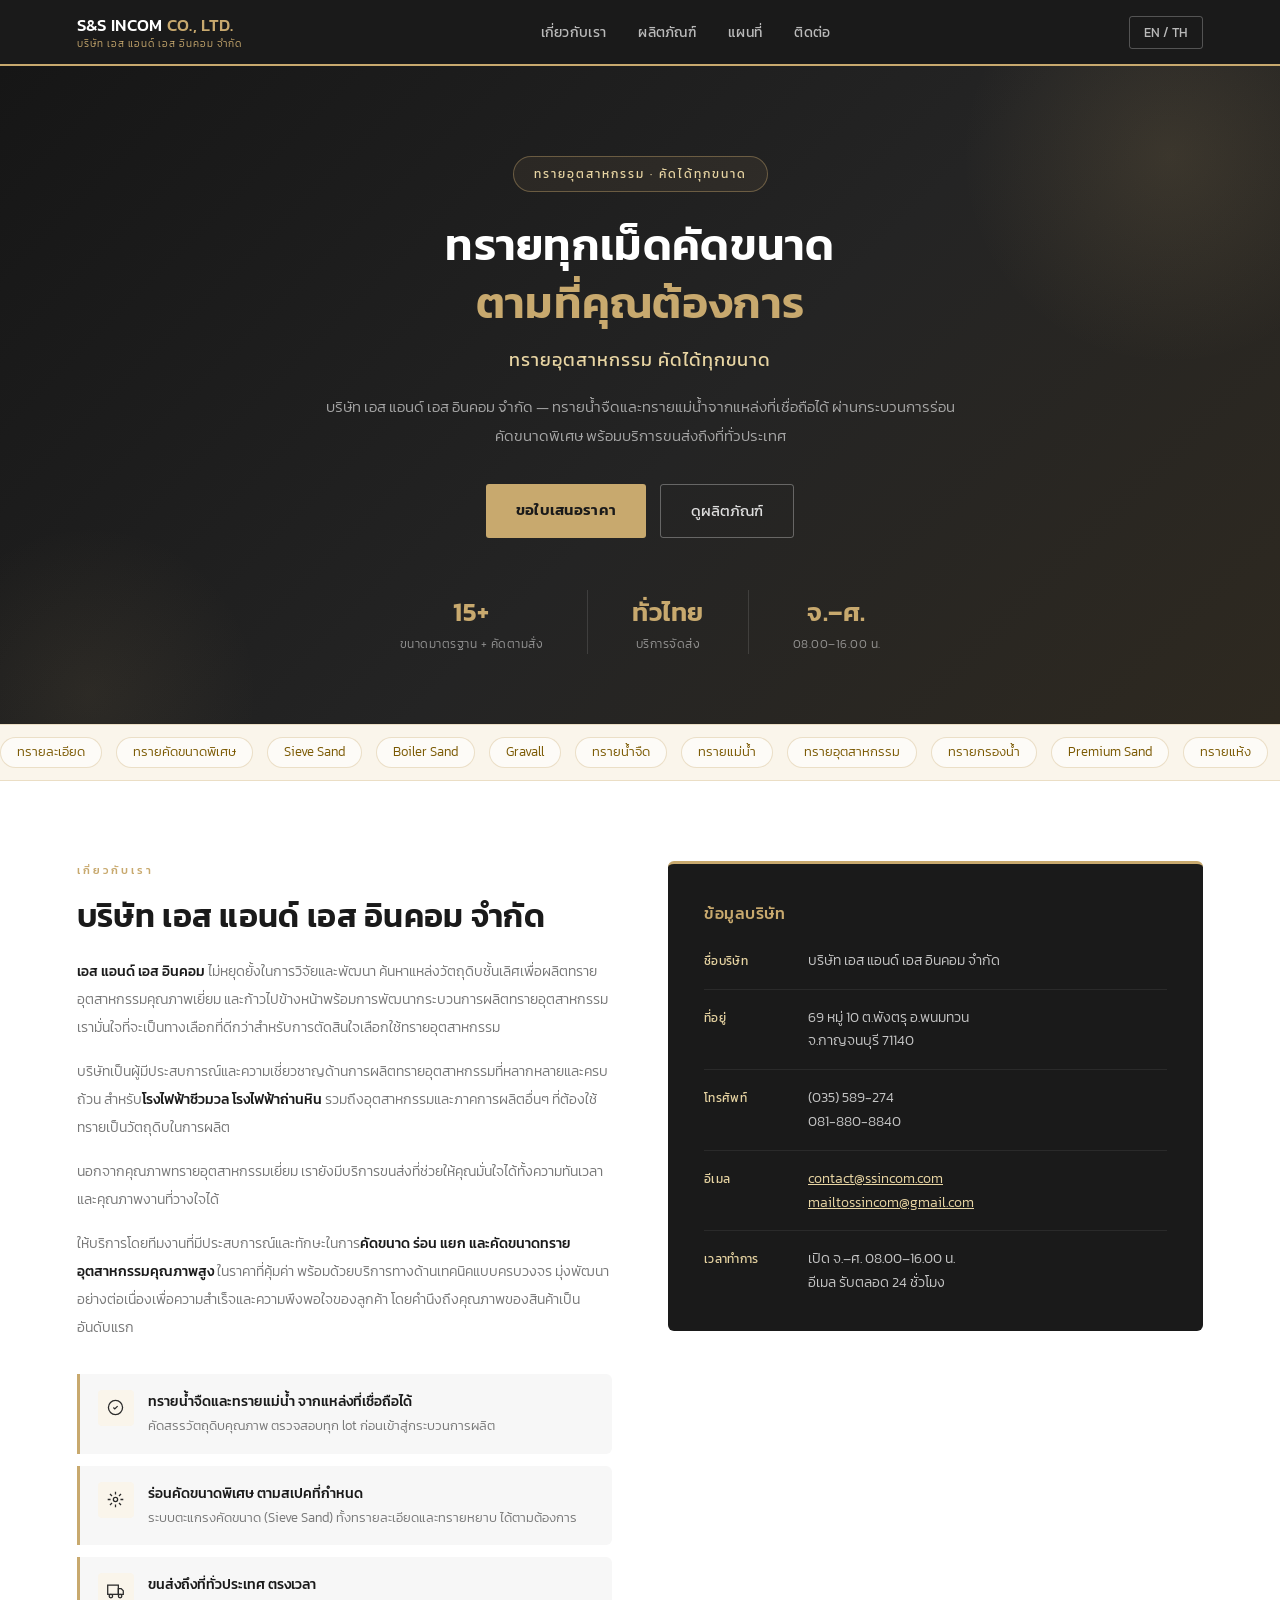
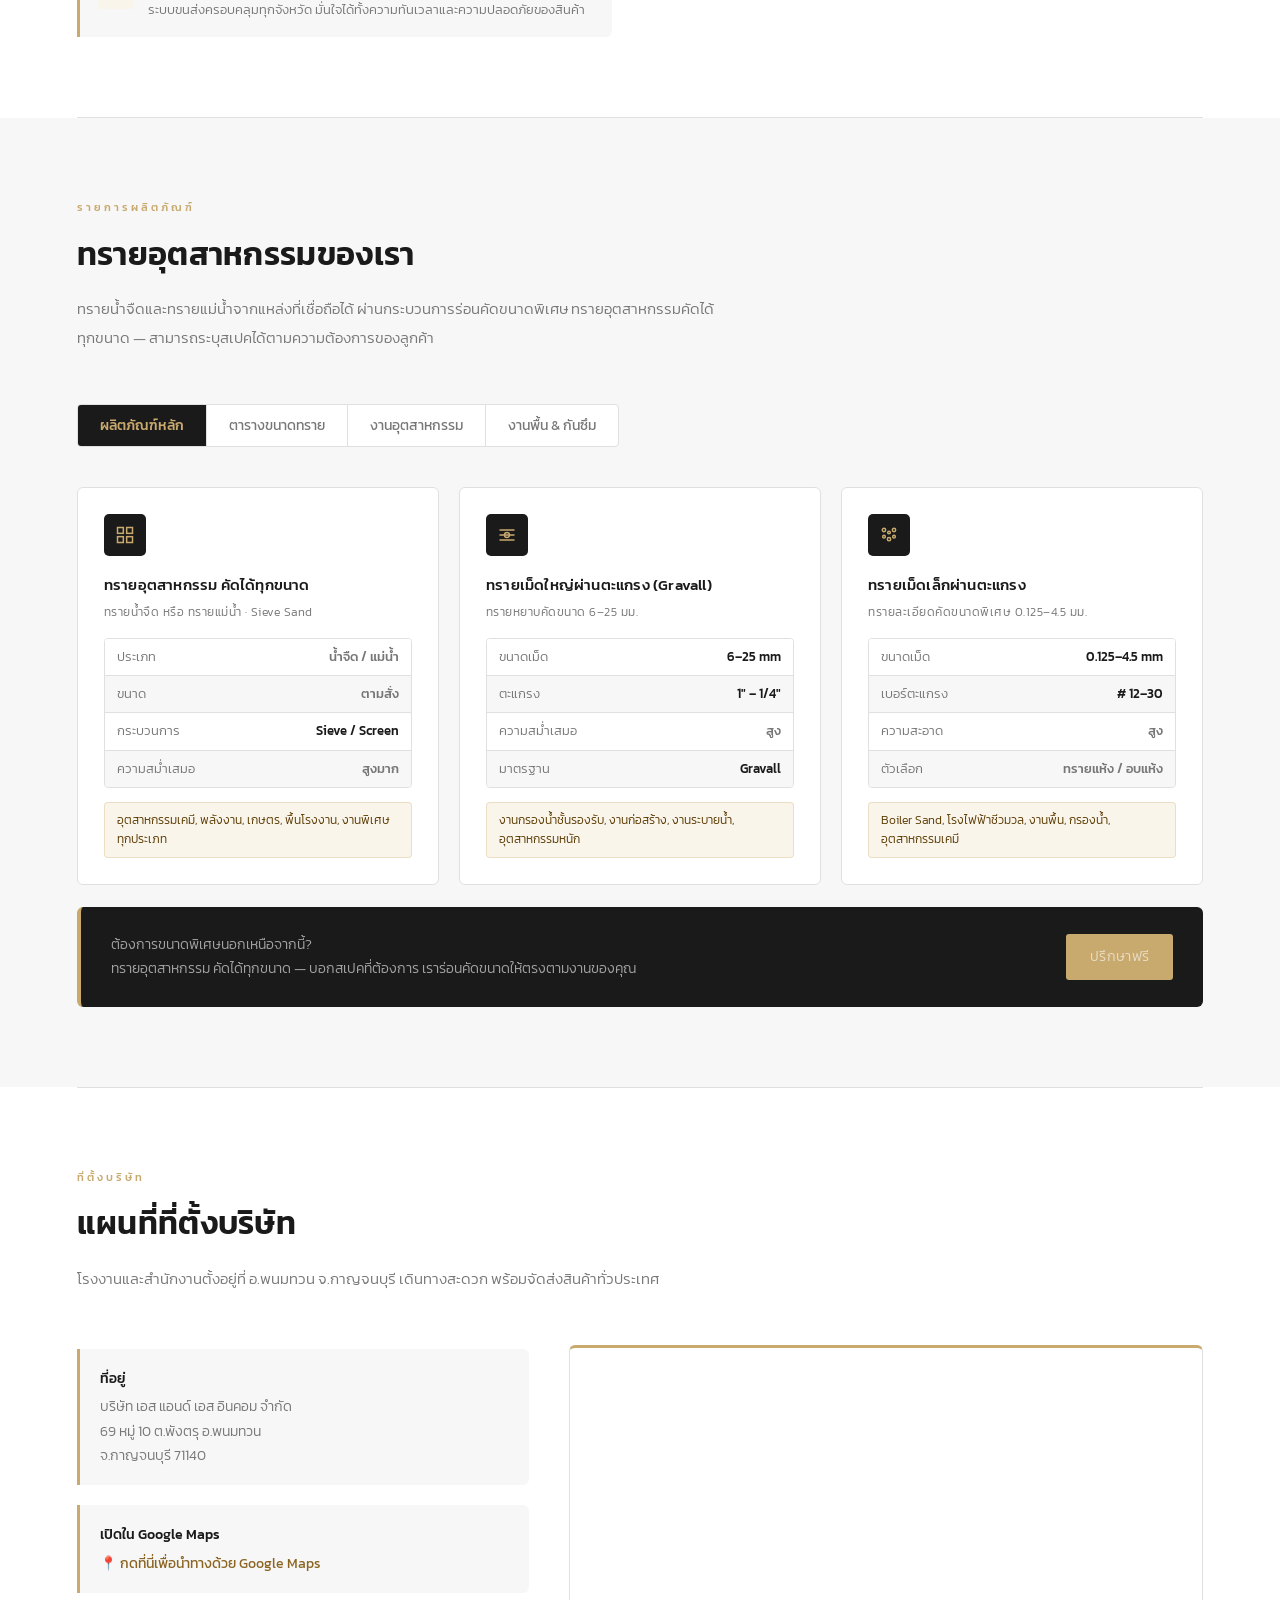
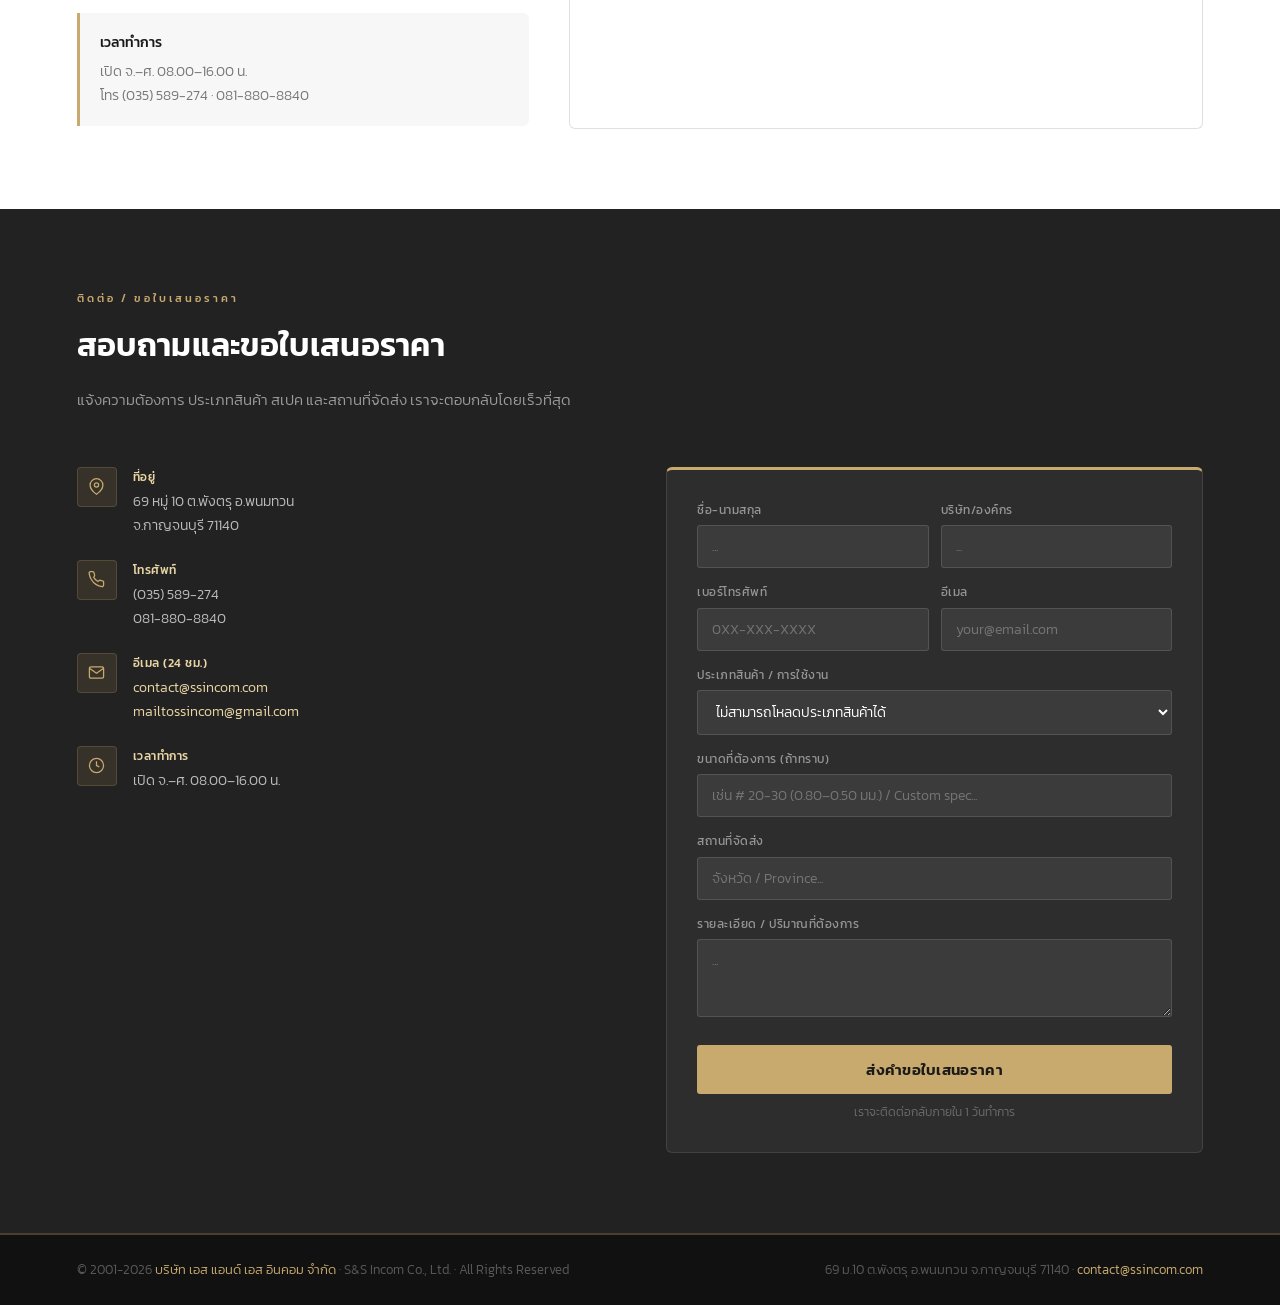
==== frontend/index.html @ 5573969c "reafactor and set smtp v20260613.2" ====
<!DOCTYPE html>
<html lang="th">
<head>
<meta charset="UTF-8">
<meta name="viewport" content="width=device-width, initial-scale=1.0">
<title>S&S Incom Co., Ltd. - ทรายอุตสาหกรรม คัดได้ทุกขนาด</title>
<meta name="description" content="ทรายอุตสาหกรรม ทรายละเอียด ทรายคัดขนาดพิเศษ Sieve Sand Boiler Sand ทรายน้ำจืด ทรายแม่น้ำ ทรายกรองน้ำ Premium Sand S&S Incom">
<meta name="keywords" content="ทรายละเอียด ทรายคัดขนาดพิเศษ ทรายคัดขนาดพิเศษผ่านตะแกรง ทรายน้ำจืด ทรายอุตสาหกรรม Sieve Sand Boiler Sand ทรายกรองน้ำ ทรายแม่น้ำคัดขนาด ทรายแห้ง ทรายอบแห้ง ทรายละเอียดคัดขนาด ทรายหยาบคัดขนาด ทรายคัดขนาดพิเศษสำหรับโรงไฟฟ้า Gravall">
<link rel="preconnect" href="https://fonts.googleapis.com">
<link rel="preconnect" href="https://fonts.gstatic.com" crossorigin>
<link href="https://fonts.googleapis.com/css2?family=Kanit:wght@300;400;500;600&display=swap" rel="stylesheet">
<link rel="stylesheet" href="styles.css">
</head>
<body>

<!-- NAV -->
<nav>
  <div class="nav-logo">
    <div class="nav-logo-text">S&S INCOM <span>CO., LTD.</span>
      <span class="nav-logo-sub"><span class="th-i">บริษัท เอส แอนด์ เอส อินคอม จำกัด</span><span class="en-i">INDUSTRIAL SAND SUPPLIER</span></span>
    </div>
  </div>
  <ul class="nav-links">
    <li><a href="#about"><span class="th-i">เกี่ยวกับเรา</span><span class="en-i">About</span></a></li>
    <li><a href="#products"><span class="th-i">ผลิตภัณฑ์</span><span class="en-i">Products</span></a></li>
    <li><a href="#map"><span class="th-i">แผนที่</span><span class="en-i">Map</span></a></li>
    <li><a href="#contact"><span class="th-i">ติดต่อ</span><span class="en-i">Contact</span></a></li>
  </ul>
  <div class="nav-right">
    <button class="lang-btn" id="lang-toggle" type="button">EN / TH</button>
  </div>
</nav>

<!-- HERO -->
<div class="hero">
  <div class="hero-deco"></div>
  <div class="hero-deco2"></div>
  <div class="hero-badge">
    <span class="th-i">ทรายอุตสาหกรรม · คัดได้ทุกขนาด</span>
    <span class="en-i">Industrial Sand · Any Size, Any Grade</span>
  </div>
  <h1>
    <span class="th">ทรายทุกเม็ดคัดขนาด<br><span class="gold">ตามที่คุณต้องการ</span></span>
    <span class="en">Every Grain Sieved<br><span class="gold">To Your Specification</span></span>
  </h1>
  <div class="hero-slogan">
    <span class="th">ทรายอุตสาหกรรม คัดได้ทุกขนาด</span>
    <span class="en">Industrial Sand — Sieved to Any Size</span>
  </div>
  <p>
    <span class="th">บริษัท เอส แอนด์ เอส อินคอม จำกัด — ทรายน้ำจืดและทรายแม่น้ำจากแหล่งที่เชื่อถือได้ ผ่านกระบวนการร่อนคัดขนาดพิเศษ พร้อมบริการขนส่งถึงที่ทั่วประเทศ</span>
    <span class="en">S&S Incom Co., Ltd. — Freshwater and river sand from trusted sources, precision-sieved to spec, with nationwide delivery service.</span>
  </p>
  <div class="hero-btns">
    <a href="#contact" class="btn-gold"><span class="th-i">ขอใบเสนอราคา</span><span class="en-i">Request a Quote</span></a>
    <a href="#products" class="btn-ghost"><span class="th-i">ดูผลิตภัณฑ์</span><span class="en-i">View Products</span></a>
  </div>
  <div class="hero-stats">
    <div class="stat-item">
      <div class="stat-num">15+</div>
      <div class="stat-label"><span class="th-i">ขนาดมาตรฐาน + คัดตามสั่ง</span><span class="en-i">Standard Sizes + Custom</span></div>
    </div>
    <div class="stat-item">
      <div class="stat-num"><span class="th-i">ทั่วไทย</span><span class="en-i">Nationwide</span></div>
      <div class="stat-label"><span class="th-i">บริการจัดส่ง</span><span class="en-i">Delivery Service</span></div>
    </div>
    <div class="stat-item">
      <div class="stat-num"><span class="th-i">จ.–ศ.</span><span class="en-i">Mon–Fri</span></div>
      <div class="stat-label"><span class="th-i">08.00–16.00 น.</span><span class="en-i">8:00 AM – 4:00 PM</span></div>
    </div>
  </div>
</div>

<!-- KEYWORDS STRIP -->
<div class="kw-strip">
  <div class="kw-inner" id="kwInner">
    <span class="kw-item">ทรายละเอียด</span><span class="kw-item">ทรายคัดขนาดพิเศษ</span><span class="kw-item">Sieve Sand</span><span class="kw-item">Boiler Sand</span><span class="kw-item">Gravall</span><span class="kw-item">ทรายน้ำจืด</span><span class="kw-item">ทรายแม่น้ำ</span><span class="kw-item">ทรายอุตสาหกรรม</span><span class="kw-item">ทรายกรองน้ำ</span><span class="kw-item">Premium Sand</span><span class="kw-item">ทรายแห้ง</span><span class="kw-item">ทรายอบแห้ง</span><span class="kw-item">ทรายหยาบคัดขนาด</span><span class="kw-item">ทรายสำหรับโรงไฟฟ้า</span><span class="kw-item">ทรายสำหรับอุตสาหกรรมเคมี</span>
    <span class="kw-item">ทรายละเอียด</span><span class="kw-item">ทรายคัดขนาดพิเศษ</span><span class="kw-item">Sieve Sand</span><span class="kw-item">Boiler Sand</span><span class="kw-item">Gravall</span><span class="kw-item">ทรายน้ำจืด</span><span class="kw-item">ทรายแม่น้ำ</span><span class="kw-item">ทรายอุตสาหกรรม</span><span class="kw-item">ทรายกรองน้ำ</span><span class="kw-item">Premium Sand</span><span class="kw-item">ทรายแห้ง</span><span class="kw-item">ทรายอบแห้ง</span><span class="kw-item">ทรายหยาบคัดขนาด</span><span class="kw-item">ทรายสำหรับโรงไฟฟ้า</span><span class="kw-item">ทรายสำหรับอุตสาหกรรมเคมี</span>
  </div>
</div>

<!-- ABOUT -->
<section id="about" class="about-section">
  <div class="about-grid">
    <div>
      <div class="section-eyebrow"><span class="th-i">เกี่ยวกับเรา</span><span class="en-i">About Us</span></div>
      <h2><span class="th">บริษัท เอส แอนด์ เอส อินคอม จำกัด</span><span class="en">S&S Incom Co., Ltd.</span></h2>
      <div class="about-body">
        <p>
          <span class="th"><strong>เอส แอนด์ เอส อินคอม</strong> ไม่หยุดยั้งในการวิจัยและพัฒนา ค้นหาแหล่งวัตถุดิบชั้นเลิศเพื่อผลิตทรายอุตสาหกรรมคุณภาพเยี่ยม และก้าวไปข้างหน้าพร้อมการพัฒนากระบวนการผลิตทรายอุตสาหกรรม เรามั่นใจที่จะเป็นทางเลือกที่ดีกว่าสำหรับการตัดสินใจเลือกใช้ทรายอุตสาหกรรม</span>
          <span class="en"><strong>S&S Incom</strong> never stops in research and development, seeking out superior raw material sources to produce premium industrial sand — always advancing alongside improvements in industrial sand production. We are confident in being the better choice for your industrial sand decisions.</span>
        </p>
        <p>
          <span class="th">บริษัทเป็นผู้มีประสบการณ์และความเชี่ยวชาญด้านการผลิตทรายอุตสาหกรรมที่หลากหลายและครบถ้วน สำหรับ<strong>โรงไฟฟ้าชีวมวล โรงไฟฟ้าถ่านหิน</strong> รวมถึงอุตสาหกรรมและภาคการผลิตอื่นๆ ที่ต้องใช้ทรายเป็นวัตถุดิบในการผลิต</span>
          <span class="en">The company has extensive experience and expertise in producing a comprehensive range of industrial sand for <strong>biomass power plants, coal power plants</strong>, and other industries that require sand as a raw material in their production processes.</span>
        </p>
        <p>
          <span class="th">นอกจากคุณภาพทรายอุตสาหกรรมเยี่ยม เรายังมีบริการขนส่งที่ช่วยให้คุณมั่นใจได้ทั้งความทันเวลาและคุณภาพงานที่วางใจได้</span>
          <span class="en">Beyond premium sand quality, our logistics service ensures reliable, on-time delivery you can count on.</span>
        </p>
        <p>
          <span class="th">ให้บริการโดยทีมงานที่มีประสบการณ์และทักษะในการ<strong>คัดขนาด ร่อน แยก และคัดขนาดทรายอุตสาหกรรมคุณภาพสูง</strong> ในราคาที่คุ้มค่า พร้อมด้วยบริการทางด้านเทคนิคแบบครบวงจร มุ่งพัฒนาอย่างต่อเนื่องเพื่อความสำเร็จและความพึงพอใจของลูกค้า โดยคำนึงถึงคุณภาพของสินค้าเป็นอันดับแรก</span>
          <span class="en">Served by an experienced team skilled in <strong>sieving, grading, separating, and sizing high-quality industrial sand</strong> at competitive prices — with comprehensive technical support services. Continuously improving for customer success, with product quality always the top priority.</span>
        </p>
      </div>
      <div class="about-highlights">
        <div class="hl-row">
          <div class="hl-icon"><svg viewBox="0 0 24 24"><path d="M9 12l2 2 4-4"/><path d="M12 2C6.48 2 2 6.48 2 12s4.48 10 10 10 10-4.48 10-10S17.52 2 12 2z"/></svg></div>
          <div class="hl-text">
            <h4><span class="th">ทรายน้ำจืดและทรายแม่น้ำ จากแหล่งที่เชื่อถือได้</span><span class="en">Freshwater & River Sand from Trusted Sources</span></h4>
            <p><span class="th">คัดสรรวัตถุดิบคุณภาพ ตรวจสอบทุก lot ก่อนเข้าสู่กระบวนการผลิต</span><span class="en">Quality raw materials verified every lot before processing.</span></p>
          </div>
        </div>
        <div class="hl-row">
          <div class="hl-icon"><svg viewBox="0 0 24 24"><circle cx="12" cy="12" r="3"/><path d="M12 1v4M12 19v4M4.22 4.22l2.83 2.83M16.95 16.95l2.83 2.83M1 12h4M19 12h4M4.22 19.78l2.83-2.83M16.95 7.05l2.83-2.83"/></svg></div>
          <div class="hl-text">
            <h4><span class="th">ร่อนคัดขนาดพิเศษ ตามสเปคที่กำหนด</span><span class="en">Precision Sieving to Your Specification</span></h4>
            <p><span class="th">ระบบตะแกรงคัดขนาด (Sieve Sand) ทั้งทรายละเอียดและทรายหยาบ ได้ตามต้องการ</span><span class="en">Full sieving capability for fine and coarse grades — any specification.</span></p>
          </div>
        </div>
        <div class="hl-row">
          <div class="hl-icon"><svg viewBox="0 0 24 24"><rect x="1" y="3" width="15" height="13"/><polygon points="16 8 20 8 23 11 23 16 16 16 16 8"/><circle cx="5.5" cy="18.5" r="2.5"/><circle cx="18.5" cy="18.5" r="2.5"/></svg></div>
          <div class="hl-text">
            <h4><span class="th">ขนส่งถึงที่ทั่วประเทศ ตรงเวลา</span><span class="en">Nationwide On-Time Delivery</span></h4>
            <p><span class="th">ระบบขนส่งครอบคลุมทุกจังหวัด มั่นใจได้ทั้งความทันเวลาและความปลอดภัยของสินค้า</span><span class="en">Full coverage across Thailand with reliable, on-time delivery guaranteed.</span></p>
          </div>
        </div>
      </div>
    </div>
    <div>
      <div class="info-card">
        <h3><span class="th">ข้อมูลบริษัท</span><span class="en">Company Information</span></h3>
        <ul class="info-list">
          <li><span class="i-label"><span class="th-i">ชื่อบริษัท</span><span class="en-i">Company</span></span><span><span class="th-i">บริษัท เอส แอนด์ เอส อินคอม จำกัด</span><span class="en-i">S&S Incom Co., Ltd.</span></span></li>
          <li><span class="i-label"><span class="th-i">ที่อยู่</span><span class="en-i">Address</span></span><span>69 หมู่ 10 ต.พังตรุ อ.พนมทวน<br>จ.กาญจนบุรี 71140</span></li>
          <li><span class="i-label"><span class="th-i">โทรศัพท์</span><span class="en-i">Phone</span></span><span>(035) 589-274<br>081-880-8840</span></li>
          <li><span class="i-label"><span class="th-i">อีเมล</span><span class="en-i">Email</span></span><span><a href="mailto:contact@ssincom.com" style="color:var(--gold-light)">contact@ssincom.com</a><br><a href="mailto:mailtossincom@gmail.com" style="color:var(--gold-light)">mailtossincom@gmail.com</a></span></li>
          <li><span class="i-label"><span class="th-i">เวลาทำการ</span><span class="en-i">Hours</span></span><span><span class="th-i">เปิด จ.–ศ. 08.00–16.00 น.<br>อีเมล รับตลอด 24 ชั่วโมง</span><span class="en-i">Mon–Fri 8:00–16:00<br>Email: 24 hours</span></span></li>
        </ul>
      </div>
    </div>
  </div>
</section>

<div class="divider"></div>

<!-- PRODUCTS -->
<section id="products" class="products-section">
  <div class="section-eyebrow"><span class="th-i">รายการผลิตภัณฑ์</span><span class="en-i">Our Products</span></div>
  <h2><span class="th">ทรายอุตสาหกรรมของเรา</span><span class="en">Industrial Sand Products</span></h2>
  <p class="section-lead">
    <span class="th">ทรายน้ำจืดและทรายแม่น้ำจากแหล่งที่เชื่อถือได้ ผ่านกระบวนการร่อนคัดขนาดพิเศษ ทรายอุตสาหกรรมคัดได้ทุกขนาด — สามารถระบุสเปคได้ตามความต้องการของลูกค้า</span>
    <span class="en">Freshwater and river sand from trusted sources, precision-sieved to grade. Industrial sand in any size — specify your requirements and we'll deliver.</span>
  </p>
  <div class="prod-tabs">
    <button class="prod-tab active" type="button" data-tab="core"><span class="th-i">ผลิตภัณฑ์หลัก</span><span class="en-i">Core Products</span></button>
    <button class="prod-tab" type="button" data-tab="sizes"><span class="th-i">ตารางขนาดทราย</span><span class="en-i">Size Chart</span></button>
    <button class="prod-tab" type="button" data-tab="industrial"><span class="th-i">งานอุตสาหกรรม</span><span class="en-i">Industrial</span></button>
    <button class="prod-tab" type="button" data-tab="flooring"><span class="th-i">งานพื้น & กันซึม</span><span class="en-i">Flooring & Waterproofing</span></button>
  </div>

  <!-- CORE -->
  <div class="prod-section active" id="tab-core">
    <div class="core-grid">
      <div class="prod-card">
        <div class="p-icon"><svg viewBox="0 0 24 24"><rect x="3" y="3" width="7" height="7"/><rect x="14" y="3" width="7" height="7"/><rect x="3" y="14" width="7" height="7"/><rect x="14" y="14" width="7" height="7"/></svg></div>
        <h3><span class="th">ทรายอุตสาหกรรม คัดได้ทุกขนาด</span><span class="en">Industrial Sand — Any Size</span></h3>
        <p class="sub"><span class="th-i">ทรายน้ำจืด หรือ ทรายแม่น้ำ · Sieve Sand</span><span class="en-i">Freshwater or River Sand · Sieve Sand</span></p>
        <ul class="spec-list">
          <li><span><span class="th-i">ประเภท</span><span class="en-i">Type</span></span><span><span class="th-i">น้ำจืด / แม่น้ำ</span><span class="en-i">Freshwater / River</span></span></li>
          <li><span><span class="th-i">ขนาด</span><span class="en-i">Size</span></span><span><span class="th-i">ตามสั่ง</span><span class="en-i">As specified</span></span></li>
          <li><span><span class="th-i">กระบวนการ</span><span class="en-i">Process</span></span><span>Sieve / Screen</span></li>
          <li><span><span class="th-i">ความสม่ำเสมอ</span><span class="en-i">Uniformity</span></span><span><span class="th-i">สูงมาก</span><span class="en-i">Very High</span></span></li>
        </ul>
        <div class="use-tag"><span class="th">อุตสาหกรรมเคมี, พลังงาน, เกษตร, พื้นโรงงาน, งานพิเศษทุกประเภท</span><span class="en">Chemicals, energy, agriculture, factory floors, all specialty applications</span></div>
      </div>
      <div class="prod-card">
        <div class="p-icon"><svg viewBox="0 0 24 24"><path d="M3 12h18M3 6h18M3 18h18"/><circle cx="12" cy="12" r="3" fill="none"/></svg></div>
        <h3><span class="th">ทรายเม็ดใหญ่ผ่านตะแกรง (Gravall)</span><span class="en">Coarse Sieved Sand (Gravall)</span></h3>
        <p class="sub"><span class="th-i">ทรายหยาบคัดขนาด 6–25 มม.</span><span class="en-i">Coarse Grade 6–25 mm</span></p>
        <ul class="spec-list">
          <li><span><span class="th-i">ขนาดเม็ด</span><span class="en-i">Grain Size</span></span><span>6–25 mm</span></li>
          <li><span><span class="th-i">ตะแกรง</span><span class="en-i">Sieve</span></span><span>1" – 1/4"</span></li>
          <li><span><span class="th-i">ความสม่ำเสมอ</span><span class="en-i">Uniformity</span></span><span><span class="th-i">สูง</span><span class="en-i">High</span></span></li>
          <li><span><span class="th-i">มาตรฐาน</span><span class="en-i">Standard</span></span><span>Gravall</span></li>
        </ul>
        <div class="use-tag"><span class="th">งานกรองน้ำชั้นรองรับ, งานก่อสร้าง, งานระบายน้ำ, อุตสาหกรรมหนัก</span><span class="en">Filter support layers, construction, drainage, heavy industry</span></div>
      </div>
      <div class="prod-card">
        <div class="p-icon"><svg viewBox="0 0 24 24"><circle cx="6" cy="6" r="2"/><circle cx="12" cy="9" r="1.6"/><circle cx="18" cy="6" r="2"/><circle cx="6" cy="14" r="1.6"/><circle cx="12" cy="17" r="2"/><circle cx="18" cy="14" r="1.6"/></svg></div>
        <h3><span class="th">ทรายเม็ดเล็กผ่านตะแกรง</span><span class="en">Fine Sieved Sand</span></h3>
        <p class="sub"><span class="th-i">ทรายละเอียดคัดขนาดพิเศษ 0.125–4.5 มม.</span><span class="en-i">Precision Fine Grade 0.125–4.5 mm</span></p>
        <ul class="spec-list">
          <li><span><span class="th-i">ขนาดเม็ด</span><span class="en-i">Grain Size</span></span><span>0.125–4.5 mm</span></li>
          <li><span><span class="th-i">เบอร์ตะแกรง</span><span class="en-i">Mesh</span></span><span># 12–30</span></li>
          <li><span><span class="th-i">ความสะอาด</span><span class="en-i">Purity</span></span><span><span class="th-i">สูง</span><span class="en-i">High</span></span></li>
          <li><span><span class="th-i">ตัวเลือก</span><span class="en-i">Option</span></span><span><span class="th-i">ทรายแห้ง / อบแห้ง</span><span class="en-i">Dry / Kiln-dried</span></span></li>
        </ul>
        <div class="use-tag"><span class="th">Boiler Sand, โรงไฟฟ้าชีวมวล, งานพื้น, กรองน้ำ, อุตสาหกรรมเคมี</span><span class="en">Boiler sand, biomass power, flooring, filtration, chemical industry</span></div>
      </div>
    </div>
    <div class="custom-banner">
      <div><p><strong><span class="th">ต้องการขนาดพิเศษนอกเหนือจากนี้?</span><span class="en">Need a Custom Size?</span></strong></p><span><span class="th">ทรายอุตสาหกรรม คัดได้ทุกขนาด — บอกสเปคที่ต้องการ เราร่อนคัดขนาดให้ตรงตามงานของคุณ</span><span class="en">Industrial sand sieved to any size — tell us your spec and we'll match it exactly.</span></span></div>
      <a href="#contact" class="btn-gold" style="white-space:nowrap;font-size:14px;padding:11px 24px"><span class="th-i">ปรึกษาฟรี</span><span class="en-i">Free Consultation</span></a>
    </div>
  </div>

  <!-- SIZE CHART -->
  <div class="prod-section" id="tab-sizes">
    <div class="app-intro">
      <strong><span class="th">ตารางขนาดทรายคัดผ่านตะแกรงมาตรฐาน (เรียงจากละเอียดที่สุด → หยาบที่สุด)</span><span class="en">Standard Sieved Sand Size Chart (Finest → Coarsest)</span></strong><br>
      <span class="th">ทรายทุกขนาดผ่านกระบวนการร่อนคัดด้วยตะแกรงมาตรฐาน ควบคุมความสม่ำเสมอของเม็ดทรายทุก lot — นอกเหนือจากขนาดมาตรฐานด้านล่าง สามารถสั่งคัดขนาดพิเศษตามสเปคที่ต้องการได้</span>
      <span class="en">All sand grades are processed through standard sieve screens with consistent grain size control on every lot. Custom sizes beyond the chart below are available on request.</span>
    </div>
    <div class="size-table-wrap">
      <table class="size-table">
        <thead>
          <tr>
            <th><span class="th-i">ประเภท</span><span class="en-i">Category</span></th>
            <th><span class="th-i">รายการ</span><span class="en-i">Product</span></th>
            <th><span class="th-i">ขนาด (มม.)</span><span class="en-i">Size (mm)</span></th>
            <th><span class="th-i">ขนาดตะแกรง / เบอร์</span><span class="en-i">Sieve / Mesh</span></th>
          </tr>
        </thead>
        <tbody>
          <tr><td><span class="size-cat fine"><span class="th-i">ละเอียด</span><span class="en-i">Extra Fine</span></span></td><td><span class="th-i">ทรายละเอียด</span><span class="en-i">Fine Sand</span></td><td class="size-mm">0.125–0.66 มม.</td><td>—</td></tr>
          <tr><td><span class="size-cat small"><span class="th-i">เม็ดเล็ก</span><span class="en-i">Fine</span></span></td><td><span class="th-i">ทรายเม็ดเล็กผ่านตะแกรง</span><span class="en-i">Fine Sieved Sand</span></td><td class="size-mm">0.80–0.50 มม.</td><td># 20–30</td></tr>
          <tr><td><span class="size-cat small"><span class="th-i">เม็ดเล็ก</span><span class="en-i">Fine</span></span></td><td><span class="th-i">ทรายเม็ดเล็กผ่านตะแกรง</span><span class="en-i">Fine Sieved Sand</span></td><td class="size-mm">0.80–0.60 มม.</td><td># 20–25</td></tr>
          <tr><td><span class="size-cat fine"><span class="th-i">ละเอียด</span><span class="en-i">Extra Fine</span></span></td><td><span class="th-i">ทรายละเอียด</span><span class="en-i">Fine Sand</span></td><td class="size-mm">0.5–1.4 มม.</td><td>—</td></tr>
          <tr><td><span class="size-cat small"><span class="th-i">เม็ดเล็ก</span><span class="en-i">Fine</span></span></td><td><span class="th-i">ทรายเม็ดเล็กผ่านตะแกรง</span><span class="en-i">Fine Sieved Sand</span></td><td class="size-mm">1.17–0.80 มม.</td><td># 16–25</td></tr>
          <tr><td><span class="size-cat small"><span class="th-i">เม็ดเล็ก</span><span class="en-i">Fine</span></span></td><td><span class="th-i">ทรายเม็ดเล็กผ่านตะแกรง</span><span class="en-i">Fine Sieved Sand</span></td><td class="size-mm">1.70–1.00 มม.</td><td># 12–18</td></tr>
          <tr><td><span class="size-cat small"><span class="th-i">เม็ดเล็ก</span><span class="en-i">Fine</span></span></td><td><span class="th-i">ทรายเม็ดเล็กผ่านตะแกรง</span><span class="en-i">Fine Sieved Sand</span></td><td class="size-mm">1.6 มม.</td><td>3/16"</td></tr>
          <tr><td><span class="size-cat small"><span class="th-i">เม็ดเล็ก</span><span class="en-i">Fine</span></span></td><td><span class="th-i">ทรายเม็ดเล็กผ่านตะแกรง</span><span class="en-i">Fine Sieved Sand</span></td><td class="size-mm">2 มม.</td><td>—</td></tr>
          <tr><td><span class="size-cat small"><span class="th-i">เม็ดเล็ก</span><span class="en-i">Fine</span></span></td><td><span class="th-i">ทรายเม็ดเล็กผ่านตะแกรง</span><span class="en-i">Fine Sieved Sand</span></td><td class="size-mm">3 มม.</td><td>1/8"</td></tr>
          <tr><td><span class="size-cat small"><span class="th-i">เม็ดเล็ก</span><span class="en-i">Fine</span></span></td><td><span class="th-i">ทรายเม็ดเล็กผ่านตะแกรง</span><span class="en-i">Fine Sieved Sand</span></td><td class="size-mm">4.5 มม.</td><td>3/16"</td></tr>
          <tr><td><span class="size-cat large">Gravall</span></td><td><span class="th-i">ทรายเม็ดใหญ่ผ่านตะแกรง</span><span class="en-i">Coarse Sieved Sand</span></td><td class="size-mm">6 มม.</td><td>1/4"</td></tr>
          <tr><td><span class="size-cat large">Gravall</span></td><td><span class="th-i">ทรายเม็ดใหญ่ผ่านตะแกรง</span><span class="en-i">Coarse Sieved Sand</span></td><td class="size-mm">9 มม.</td><td>3/8"</td></tr>
          <tr><td><span class="size-cat large">Gravall</span></td><td><span class="th-i">ทรายเม็ดใหญ่ผ่านตะแกรง</span><span class="en-i">Coarse Sieved Sand</span></td><td class="size-mm">12 มม.</td><td>1/2"</td></tr>
          <tr><td><span class="size-cat large">Gravall</span></td><td><span class="th-i">ทรายเม็ดใหญ่ผ่านตะแกรง</span><span class="en-i">Coarse Sieved Sand</span></td><td class="size-mm">20 มม.</td><td>3/4"</td></tr>
          <tr><td><span class="size-cat large">Gravall</span></td><td><span class="th-i">ทรายเม็ดใหญ่ผ่านตะแกรง</span><span class="en-i">Coarse Sieved Sand</span></td><td class="size-mm">25 มม.</td><td>1"</td></tr>
        </tbody>
      </table>
    </div>
    <div class="size-note">
      <strong><span class="th-i">หมายเหตุ:</span><span class="en-i">Note:</span></strong>
      <span class="th-i">ขนาดในตารางคือขนาดมาตรฐานที่ผลิตเป็นประจำ เรียงจากเม็ดละเอียดที่สุดไปหยาบที่สุด หากต้องการขนาดหรือช่วงเม็ดทรายนอกเหนือจากนี้ สามารถสั่งคัดขนาดพิเศษตามสเปคได้ทุกขนาด พร้อมเลือกแบบทรายแห้งหรือทรายอบแห้งได้</span>
      <span class="en-i">Sizes shown are standard production grades, ordered finest to coarsest. Custom sizes and grain ranges beyond this chart are available on request, with dry or kiln-dried options.</span>
    </div>
    <div class="custom-banner">
      <div><p><strong><span class="th">ต้องการสเปคพิเศษหรือใบสเปคสินค้า (Spec Sheet)?</span><span class="en">Need a Custom Spec or Product Spec Sheet?</span></strong></p><span><span class="th">ติดต่อทีมงานเพื่อขอข้อมูลทางเทคนิคและตัวอย่างทราย</span><span class="en">Contact our team for technical data and sand samples.</span></span></div>
      <a href="#contact" class="btn-gold" style="white-space:nowrap;font-size:14px;padding:11px 24px"><span class="th-i">ขอใบเสนอราคา</span><span class="en-i">Request a Quote</span></a>
    </div>
  </div>

  <!-- INDUSTRIAL -->
  <div class="prod-section" id="tab-industrial">
    <div class="app-intro">
      <strong><span class="th">ทรายสำหรับงานอุตสาหกรรมพลังงานและกระบวนการผลิต</span><span class="en">Sand for Energy & Production Industries</span></strong><br>
      <span class="th">ทรายน้ำจืดและทรายแม่น้ำจากแหล่งที่เชื่อถือได้ ร่อนคัดขนาดให้ตรงตามสเปคของแต่ละอุตสาหกรรม สามารถจัดหาตามความต้องการของลูกค้าได้</span>
      <span class="en">Freshwater and river sand from trusted sources, sieved to each industry's exact specifications. Custom sourcing available on request.</span>
    </div>
    <div class="app-grid">
      <div class="app-card"><div class="app-tag">Energy</div><h4><span class="th">Boiler Sand — ทรายหม้อน้ำ</span><span class="en">Boiler Sand</span></h4><p><span class="th">ทรายอุตสาหกรรมสำหรับหม้อน้ำความร้อนสูง (High-Pressure Boiler) คัดขนาดพิเศษ ทนความร้อนและแรงดัน</span><span class="en">Precision-sieved sand for high-pressure industrial boilers, heat and pressure resistant.</span></p></div>
      <div class="app-card"><div class="app-tag">Energy</div><h4><span class="th">โรงไฟฟ้าชีวมวล</span><span class="en">Biomass Power Plant</span></h4><p><span class="th">ทรายคัดขนาดพิเศษสำหรับโรงไฟฟ้าชีวมวล ใช้ในระบบเผาไหม้ฟลูอิดไดซ์เบด (Fluidized Bed) ทนความร้อนสูง</span><span class="en">Precision-sieved sand for biomass power plants, for fluidized bed combustion systems.</span></p></div>
      <div class="app-card"><div class="app-tag">Energy</div><h4><span class="th">โรงไฟฟ้าถ่านหิน</span><span class="en">Coal Power Plant</span></h4><p><span class="th">ทรายคัดขนาดพิเศษสำหรับโรงไฟฟ้าถ่านหิน ใช้ในระบบเตาเผาและกระบวนการผลิตไฟฟ้า</span><span class="en">Precision-sieved sand for coal power plants, used in furnace and generation systems.</span></p></div>
      <div class="app-card"><div class="app-tag">Filtration</div><h4><span class="th">ทรายกรองน้ำ</span><span class="en">Water Filtration Sand</span></h4><p><span class="th">ทรายคัดขนาดสำหรับระบบกรองน้ำประปา น้ำดื่ม สระว่ายน้ำ และระบบบำบัดน้ำอุตสาหกรรม</span><span class="en">Graded sand for municipal water, drinking water, pools, and industrial water treatment.</span></p></div>
      <div class="app-card"><div class="app-tag">Chemical</div><h4><span class="th">อุตสาหกรรมเคมี</span><span class="en">Chemical Industry</span></h4><p><span class="th">ทรายคุณภาพสูงสำหรับกระบวนการทางเคมี ใช้เป็นวัตถุดิบหรือตัวกรองในการผลิต</span><span class="en">High-grade sand for chemical processes as raw material or filtration media.</span></p></div>
      <div class="app-card"><div class="app-tag">Foundry</div><h4><span class="th">โรงหล่อโลหะ</span><span class="en">Metal Foundry</span></h4><p><span class="th">ทรายสำหรับงานหล่อโลหะและแม่พิมพ์ทราย คัดขนาดสม่ำเสมอ ทนอุณหภูมิสูง</span><span class="en">Sand for metal casting and sand molds, uniform grading, high temperature resistant.</span></p></div>
      <div class="app-card"><div class="app-tag">Agriculture</div><h4><span class="th">ปุ๋ยทางการเกษตร</span><span class="en">Agricultural Fertilizer</span></h4><p><span class="th">ทรายคัดขนาดสำหรับอุตสาหกรรมผลิตปุ๋ย ใช้เป็นส่วนผสมหรือ carrier ในการผลิต</span><span class="en">Sieved sand for fertilizer production as mix or carrier in manufacturing.</span></p></div>
      <div class="app-card"><div class="app-tag">Industrial</div><h4><span class="th">ระบบพื้นโรงงาน</span><span class="en">Factory Floor Systems</span></h4><p><span class="th">ทรายวัตถุดิบสำหรับระบบพื้นโรงงาน ทั้งพื้นอีพ็อกซี่และพื้นโพลียูริเทน</span><span class="en">Raw material sand for epoxy and polyurethane industrial floor systems.</span></p></div>
      <div class="app-card"><div class="app-tag">Specialty</div><h4><span class="th">งานสนามหญ้าและภูมิทัศน์</span><span class="en">Turf & Landscaping</span></h4><p><span class="th">ทรายแห้งคัดขนาดสำหรับสนามกอล์ฟ สนามหญ้าเทียม และงานปรับพื้นภูมิทัศน์</span><span class="en">Dry graded sand for golf courses, artificial turf infill, and landscaping works.</span></p></div>
    </div>
    <div class="custom-banner">
      <div><p><strong><span class="th">จัดหาทรายตามความต้องการของลูกค้า</span><span class="en">Custom Sand Sourcing Available</span></strong></p><span><span class="th">มีอุตสาหกรรมอื่นๆ ที่ต้องการทรายพิเศษ? เราสามารถจัดหาและร่อนคัดขนาดตามสเปคที่กำหนด</span><span class="en">Other industrial needs? We source and sieve to any specification on request.</span></span></div>
      <a href="#contact" class="btn-gold" style="white-space:nowrap;font-size:14px;padding:11px 24px"><span class="th-i">ปรึกษาฟรี</span><span class="en-i">Free Consultation</span></a>
    </div>
  </div>

  <!-- FLOORING -->
  <div class="prod-section" id="tab-flooring">
    <div class="app-intro">
      <strong><span class="th">ทรายสำหรับงานพื้นและระบบกันซึม</span><span class="en">Sand for Flooring & Waterproofing Systems</span></strong><br>
      <span class="th">ทรายน้ำจืดและทรายแม่น้ำคัดขนาดพิเศษ ร่อนให้ตรงตามระบบเคลือบพื้นและกันซึมแต่ละประเภท เพื่อผลลัพธ์งานที่ดีที่สุด</span>
      <span class="en">Freshwater and river sand, precision-sieved for each floor coating and waterproofing system. Optimum results guaranteed.</span>
    </div>
    <div class="app-grid">
      <div class="app-card"><div class="app-tag">Waterproofing</div><h4>Polyurethane Waterproof</h4><p><span class="th">กันซึมดาดฟ้าโพลียูริเทน เสริมความแข็งแกร่งและการยึดเกาะ</span><span class="en">Polyurethane rooftop waterproofing, enhanced strength and adhesion.</span></p></div>
      <div class="app-card"><div class="app-tag">Flooring</div><h4>Epoxy Self Leveling</h4><p><span class="th">ระบบเคลือบพื้นอีพ็อกซี่เซลเลเวอลลิ่ง ได้พื้นผิวที่สม่ำเสมอ</span><span class="en">Epoxy self-leveling floor coating for uniform surface results.</span></p></div>
      <div class="app-card"><div class="app-tag">Waterproofing</div><h4>Cement Base Waterproof</h4><p><span class="th">กันซึมบ่อน้ำ บ่อบำบัด ด้วย Cement Base ทนน้ำและสารเคมี</span><span class="en">Cement-based waterproofing for water tanks and treatment pools.</span></p></div>
      <div class="app-card"><div class="app-tag">Waterproofing</div><h4>Acrylic Waterproof</h4><p><span class="th">กันซึมดาดฟ้าอะคลีริค ยืดหยุ่นสูง ทนสภาพอากาศ</span><span class="en">Acrylic rooftop waterproofing, flexible and weather-resistant.</span></p></div>
      <div class="app-card"><div class="app-tag">Repair</div><h4>Epoxy Injection</h4><p><span class="th">ซ่อมรอยแตกร้าวและรั่วซึม ด้วยระบบ Epoxy Injection ยึดเกาะแน่น</span><span class="en">Crack and leak repair using epoxy injection, strong permanent bonding.</span></p></div>
      <div class="app-card"><div class="app-tag">Flooring</div><h4>Epoxy Coating</h4><p><span class="th">ระบบเคลือบพื้นอีพ็อกซี่โค้ทติ้ง ทนการสึกหรอและสารเคมี</span><span class="en">Epoxy coating floor systems, resistant to wear and chemicals.</span></p></div>
      <div class="app-card"><div class="app-tag">Flooring</div><h4>Polyurethane Floor Lining</h4><p><span class="th">ระบบเคลือบพื้นโพลียูรีเทน ยืดหยุ่นสูง ทนการใช้งานหนัก</span><span class="en">Polyurethane floor lining, highly flexible and heavy-duty resistant.</span></p></div>
      <div class="app-card"><div class="app-tag">Specialty</div><h4>High Chemical Resistance Lining</h4><p><span class="th">ระบบเคลือบพื้นทนเคมีสูง เหมาะสำหรับโรงงานเคมีและอาหาร</span><span class="en">High chemical resistance lining for chemical and food processing plants.</span></p></div>
      <div class="app-card"><div class="app-tag">Specialty</div><h4>Istra 40 — <span class="th-i">ปูนห้องเย็น</span><span class="en-i">Cold Room Cement</span></h4><p><span class="th">ทรายสำหรับ Istra 40 ปูนห้องเย็น ทนอุณหภูมิต่ำและความชื้น</span><span class="en">Sand for Istra 40 cold room cement, low temperature and moisture resistant.</span></p></div>
    </div>
    <div class="custom-banner">
      <div><p><strong><span class="th">สามารถจัดหาทรายตามความต้องการของลูกค้า</span><span class="en">Custom Sand for All Specifications</span></strong></p><span><span class="th">ระบุสเปคทรายที่ต้องการ เราจัดหาและร่อนคัดขนาดให้ตรงกับงานของคุณ</span><span class="en">Tell us your spec — we source and sieve to match your application exactly.</span></span></div>
      <a href="#contact" class="btn-gold" style="white-space:nowrap;font-size:14px;padding:11px 24px"><span class="th-i">ปรึกษาฟรี</span><span class="en-i">Free Consultation</span></a>
    </div>
  </div>
</section>

<div class="divider"></div>

<!-- MAP -->
<section id="map" class="map-section">
  <div class="section-eyebrow"><span class="th-i">ที่ตั้งบริษัท</span><span class="en-i">Our Location</span></div>
  <h2><span class="th">แผนที่ที่ตั้งบริษัท</span><span class="en">Company Location Map</span></h2>
  <p class="section-lead">
    <span class="th">โรงงานและสำนักงานตั้งอยู่ที่ อ.พนมทวน จ.กาญจนบุรี เดินทางสะดวก พร้อมจัดส่งสินค้าทั่วประเทศ</span>
    <span class="en">Our plant and office are located in Phanom Thuan, Kanchanaburi — easily accessible, with nationwide delivery.</span>
  </p>
  <div class="map-grid">
    <div class="map-info">
      <div class="map-card">
        <h4><span class="th">ที่อยู่</span><span class="en">Address</span></h4>
        <p>บริษัท เอส แอนด์ เอส อินคอม จำกัด<br>69 หมู่ 10 ต.พังตรุ อ.พนมทวน<br>จ.กาญจนบุรี 71140</p>
      </div>
      <div class="map-card">
        <h4><span class="th">เปิดใน Google Maps</span><span class="en">Open in Google Maps</span></h4>
        <p><a href="https://share.google/dLrGLIJ22axd6RGNu" target="_blank" rel="noopener">
          <span class="th-i">📍 กดที่นี่เพื่อนำทางด้วย Google Maps</span>
          <span class="en-i">📍 Tap here to navigate with Google Maps</span>
        </a></p>
      </div>
      <div class="map-card">
        <h4><span class="th">เวลาทำการ</span><span class="en">Business Hours</span></h4>
        <p><span class="th-i">เปิด จ.–ศ. 08.00–16.00 น.<br>โทร (035) 589-274 · 081-880-8840</span><span class="en-i">Mon–Fri 8:00 AM – 4:00 PM<br>Tel (035) 589-274 · 081-880-8840</span></p>
      </div>
    </div>
    <div class="map-frame">
      <iframe
        src="https://www.google.com/maps?q=%E0%B8%9A%E0%B8%A3%E0%B8%B4%E0%B8%A9%E0%B8%B1%E0%B8%97+%E0%B9%80%E0%B8%AD%E0%B8%AA+%E0%B9%81%E0%B8%AD%E0%B8%99%E0%B8%94%E0%B9%8C+%E0%B9%80%E0%B8%AD%E0%B8%AA+%E0%B8%AD%E0%B8%B4%E0%B8%99%E0%B8%84%E0%B8%AD%E0%B8%A1+%E0%B8%88%E0%B8%B3%E0%B8%81%E0%B8%B1%E0%B8%94+%E0%B8%9E%E0%B8%B1%E0%B8%87%E0%B8%95%E0%B8%A3%E0%B8%B8+%E0%B8%9E%E0%B8%99%E0%B8%A1%E0%B8%97%E0%B8%A7%E0%B8%99+%E0%B8%81%E0%B8%B2%E0%B8%8D%E0%B8%88%E0%B8%99%E0%B8%9A%E0%B8%B8%E0%B8%A3%E0%B8%B5&output=embed"
        loading="lazy"
        referrerpolicy="no-referrer-when-downgrade"
        allowfullscreen>
      </iframe>
    </div>
  </div>
</section>

<!-- CONTACT -->
<section id="contact" class="contact-section">
  <div class="section-eyebrow"><span class="th-i">ติดต่อ / ขอใบเสนอราคา</span><span class="en-i">Contact / Request Quote</span></div>
  <h2><span class="th">สอบถามและขอใบเสนอราคา</span><span class="en">Get in Touch & Request a Quote</span></h2>
  <p class="section-lead">
    <span class="th">แจ้งความต้องการ ประเภทสินค้า สเปค และสถานที่จัดส่ง เราจะตอบกลับโดยเร็วที่สุด</span>
    <span class="en">Tell us your requirements, product type, specification, and delivery location. We'll respond as quickly as possible.</span>
  </p>
  <div class="contact-grid">
    <div class="c-info">
      <div class="c-row">
        <div class="c-icon"><svg viewBox="0 0 24 24"><path d="M21 10c0 7-9 13-9 13s-9-6-9-13a9 9 0 0 1 18 0z"/><circle cx="12" cy="10" r="3"/></svg></div>
        <div><h4><span class="th">ที่อยู่</span><span class="en">Address</span></h4><p>69 หมู่ 10 ต.พังตรุ อ.พนมทวน<br>จ.กาญจนบุรี 71140</p></div>
      </div>
      <div class="c-row">
        <div class="c-icon"><svg viewBox="0 0 24 24"><path d="M22 16.92v3a2 2 0 0 1-2.18 2 19.79 19.79 0 0 1-8.63-3.07A19.5 19.5 0 0 1 4.69 12 19.79 19.79 0 0 1 1.61 3.44 2 2 0 0 1 3.58 1h3a2 2 0 0 1 2 1.72 12.84 12.84 0 0 0 .7 2.81 2 2 0 0 1-.45 2.11L8.09 8.91a16 16 0 0 0 6 6l1.27-1.27a2 2 0 0 1 2.11-.45 12.84 12.84 0 0 0 2.81.7A2 2 0 0 1 22 15v1.92z"/></svg></div>
        <div><h4><span class="th">โทรศัพท์</span><span class="en">Phone</span></h4><p>(035) 589-274<br>081-880-8840</p></div>
      </div>
      <div class="c-row">
        <div class="c-icon"><svg viewBox="0 0 24 24"><path d="M4 4h16c1.1 0 2 .9 2 2v12c0 1.1-.9 2-2 2H4c-1.1 0-2-.9-2-2V6c0-1.1.9-2 2-2z"/><polyline points="22,6 12,13 2,6"/></svg></div>
        <div><h4><span class="th">อีเมล (24 ชม.)</span><span class="en">Email (24 hrs)</span></h4>
        <p><a href="mailto:contact@ssincom.com">contact@ssincom.com</a><br><a href="mailto:mailtossincom@gmail.com">mailtossincom@gmail.com</a></p></div>
      </div>
      <div class="c-row">
        <div class="c-icon"><svg viewBox="0 0 24 24"><circle cx="12" cy="12" r="10"/><polyline points="12 6 12 12 16 14"/></svg></div>
        <div><h4><span class="th">เวลาทำการ</span><span class="en">Hours</span></h4><p><span class="th">เปิด จ.–ศ. 08.00–16.00 น.</span><span class="en">Mon–Fri, 8:00 AM – 4:00 PM</span></p></div>
      </div>
    </div>
    <div class="c-form">
      <form id="form-area" class="quote-form">
        <div class="fg-row">
          <div class="fg"><label><span class="th">ชื่อ-นามสกุล</span><span class="en">Full Name</span></label><input type="text" id="person_name" name="person_name" placeholder="..." required></div>
          <div class="fg"><label><span class="th">บริษัท/องค์กร</span><span class="en">Company</span></label><input type="text" id="org_name" name="org_name" placeholder="..."></div>
        </div>
        <div class="fg-row">
          <div class="fg"><label><span class="th">เบอร์โทรศัพท์</span><span class="en">Phone</span></label><input type="tel" id="tel" name="tel" placeholder="0XX-XXX-XXXX" required></div>
          <div class="fg"><label><span class="th">อีเมล</span><span class="en">Email</span></label><input type="email" id="email" name="email" placeholder="your@email.com"></div>
        </div>
        <div class="fg">
          <label><span class="th">ประเภทสินค้า / การใช้งาน</span><span class="en">Product / Application</span></label>
          <select id="pdgroup_id" name="pdgroup_id"><option value="">-- เลือกประเภท / Select --</option></select>
        </div>
        <div class="fg"><label><span class="th">ขนาดที่ต้องการ (ถ้าทราบ)</span><span class="en">Required Size (if known)</span></label><input type="text" id="req_size" name="req_size" placeholder="เช่น # 20-30 (0.80–0.50 มม.) / Custom spec..."></div>
        <div class="fg"><label><span class="th">สถานที่จัดส่ง</span><span class="en">Delivery Location</span></label><input type="text" id="address_send" name="address_send" placeholder="จังหวัด / Province..."></div>
        <div class="fg"><label><span class="th">รายละเอียด / ปริมาณที่ต้องการ</span><span class="en">Details / Quantity</span></label><textarea id="detail" name="detail" placeholder="..."></textarea></div>
        <button class="btn-submit" type="submit" id="contact-submit"><span class="th">ส่งคำขอใบเสนอราคา</span><span class="en">Submit Quote Request</span></button>
        <p class="form-note"><span class="th">เราจะติดต่อกลับภายใน 1 วันทำการ</span><span class="en">We'll respond within 1 business day.</span></p>
      </form>
      <div class="success-msg" id="success-msg">
        ✅ <strong><span class="th">ส่งคำขอเรียบร้อยแล้ว!</span><span class="en">Request Submitted!</span></strong><br>
        <span style="font-size:14px;color:rgba(255,255,255,0.55);font-weight:300">
          <span class="th">เราจะติดต่อกลับโดยเร็วที่สุด ขอบคุณที่ไว้วางใจ S&S Incom</span>
          <span class="en">We'll be in touch soon. Thank you for choosing S&S Incom.</span>
        </span>
      </div>
    </div>
  </div>
</section>

<footer>
  <p>© 2001-2026 <span style="color:var(--gold)">บริษัท เอส แอนด์ เอส อินคอม จำกัด</span> · S&S Incom Co., Ltd. · All Rights Reserved</p>
  <p>69 ม.10 ต.พังตรุ อ.พนมทวน จ.กาญจนบุรี 71140 · <span style="color:var(--gold)">contact@ssincom.com</span></p>
</footer>

<script src="app.js" defer></script>
</body>
</html>
---- frontend/styles.css ----
*{margin:0;padding:0;box-sizing:border-box}
:root{
  --primary:#2b2b2b;
  --primary-dark:#1a1a1a;
  --gold:#c8a96e;
  --gold-light:#e8d5a3;
  --gold-pale:#faf5eb;
  --red:#c41e2a;
  --white:#ffffff;
  --bg:#ffffff;
  --surface:#f7f7f7;
  --border:#e0e0e0;
  --text:#1a1a1a;
  --muted:#777777;
  --dark-section:#222222;
}
html{scroll-behavior:smooth}
body{font-family:'Kanit',sans-serif;background:var(--bg);color:var(--text);font-size:15px;line-height:1.7;font-weight:400}

/* NAV */
nav{background:var(--primary-dark);padding:0 6%;display:flex;align-items:center;justify-content:space-between;height:66px;position:sticky;top:0;z-index:100;border-bottom:2px solid var(--gold)}
.nav-logo{display:flex;align-items:center;gap:12px}
.nav-logo-text{color:var(--white);font-size:17px;font-weight:500;letter-spacing:0.3px;line-height:1.3}
.nav-logo-text span{color:var(--gold)}
.nav-logo-sub{display:block;font-size:10px;color:rgba(255,255,255,0.45);font-weight:300;letter-spacing:1px}
.nav-links{display:flex;gap:32px;list-style:none}
.nav-links a{color:rgba(255,255,255,0.7);text-decoration:none;font-size:14px;font-weight:400;transition:color 0.2s;letter-spacing:0.3px}
.nav-links a:hover{color:var(--gold)}
.nav-right{display:flex;align-items:center;gap:12px}
.lang-btn{background:transparent;border:1px solid rgba(255,255,255,0.25);color:rgba(255,255,255,0.7);padding:6px 14px;border-radius:3px;cursor:pointer;font-size:13px;font-family:'Kanit',sans-serif;transition:all 0.2s}
.lang-btn:hover{border-color:var(--gold);color:var(--gold)}

/* HERO */
.hero{background:linear-gradient(135deg,#161616 0%,#242424 55%,#2e2920 100%);color:white;padding:90px 6% 70px;position:relative;overflow:hidden;text-align:center}
.hero-deco{position:absolute;width:420px;height:420px;border-radius:50%;background:radial-gradient(circle,rgba(200,169,110,0.13),transparent 70%);top:-120px;right:-100px;pointer-events:none}
.hero-deco2{position:absolute;width:340px;height:340px;border-radius:50%;background:radial-gradient(circle,rgba(200,169,110,0.08),transparent 70%);bottom:-140px;left:-80px;pointer-events:none}
.hero-badge{display:inline-block;border:1px solid rgba(200,169,110,0.4);background:rgba(200,169,110,0.08);color:var(--gold-light);font-size:12px;letter-spacing:2px;padding:7px 20px;border-radius:30px;margin-bottom:24px;font-weight:400}
.hero h1{font-size:44px;font-weight:600;line-height:1.3;letter-spacing:0.3px;margin-bottom:14px}
.hero h1 .gold{color:var(--gold)}
.hero-slogan{font-size:18px;color:var(--gold-light);font-weight:400;letter-spacing:1px;margin-bottom:18px}
.hero p{max-width:640px;margin:0 auto 34px;color:rgba(255,255,255,0.6);font-size:15px;font-weight:300;line-height:1.9}
.hero-btns{display:flex;gap:14px;justify-content:center;flex-wrap:wrap;margin-bottom:52px}
.btn-gold{background:var(--gold);color:var(--primary-dark);padding:13px 30px;border-radius:3px;text-decoration:none;font-weight:600;font-size:15px;letter-spacing:0.3px;transition:opacity 0.2s;display:inline-block}
.btn-gold:hover{opacity:0.88}
.btn-ghost{border:1px solid rgba(255,255,255,0.3);color:rgba(255,255,255,0.85);padding:13px 30px;border-radius:3px;text-decoration:none;font-weight:400;font-size:15px;transition:all 0.2s;display:inline-block}
.btn-ghost:hover{border-color:var(--gold);color:var(--gold)}
.hero-stats{display:flex;gap:0;justify-content:center;flex-wrap:wrap}
.stat-item{padding:0 44px;border-right:1px solid rgba(255,255,255,0.12)}
.stat-item:last-child{border-right:none}
.stat-num{font-size:26px;font-weight:600;color:var(--gold);letter-spacing:0.5px}
.stat-label{font-size:12px;color:rgba(255,255,255,0.5);font-weight:300;letter-spacing:0.5px}

/* KEYWORD STRIP */
.kw-strip{background:var(--gold-pale);border-top:1px solid rgba(200,169,110,0.3);border-bottom:1px solid rgba(200,169,110,0.3);overflow:hidden;padding:12px 0;white-space:nowrap}
.kw-inner{display:inline-flex;gap:14px;animation:kwscroll 40s linear infinite}
.kw-item{display:inline-block;font-size:13px;color:#7a5800;font-weight:300;padding:3px 16px;border:1px solid rgba(200,169,110,0.35);border-radius:20px;background:rgba(255,255,255,0.6)}
@keyframes kwscroll{from{transform:translateX(0)}to{transform:translateX(-50%)}}

/* SECTIONS */
section{padding:80px 6%}
.section-eyebrow{font-size:11px;letter-spacing:3px;text-transform:uppercase;color:var(--gold);font-weight:500;margin-bottom:10px}
h2{font-size:32px;font-weight:600;color:var(--text);margin-bottom:14px;letter-spacing:0.3px}
.section-lead{color:var(--muted);font-size:15px;max-width:660px;margin-bottom:52px;line-height:1.9;font-weight:300}
.divider{height:1px;background:var(--border);margin:0 6%}

/* ABOUT */
.about-section{background:var(--white)}
.about-grid{display:grid;grid-template-columns:1fr 1fr;gap:56px;align-items:start}
.about-body{font-size:14px;color:var(--muted);line-height:2;font-weight:300}
.about-body p{margin-bottom:16px}
.about-body p:last-child{margin-bottom:0}
.about-body strong{color:var(--text);font-weight:500}
.about-highlights{display:grid;gap:12px;margin-top:32px}
.hl-row{display:flex;gap:14px;align-items:flex-start;padding:16px 18px;background:var(--surface);border-left:3px solid var(--gold);border-radius:0 6px 6px 0}
.hl-icon{width:36px;height:36px;min-width:36px;background:var(--gold-pale);border-radius:4px;display:flex;align-items:center;justify-content:center}
.hl-icon svg{width:17px;height:17px;stroke:var(--primary);fill:none;stroke-width:1.8}
.hl-text h4{font-size:14px;font-weight:500;margin-bottom:2px;color:var(--text)}
.hl-text p{font-size:13px;color:var(--muted);font-weight:300}
.info-card{background:var(--primary-dark);border-radius:6px;padding:36px;color:white;border-top:3px solid var(--gold)}
.info-card h3{font-size:16px;color:var(--gold);margin-bottom:22px;font-weight:500;letter-spacing:0.5px}
.info-list{list-style:none;display:grid;gap:16px}
.info-list li{display:flex;gap:14px;font-size:14px;color:rgba(255,255,255,0.75);border-bottom:1px solid rgba(255,255,255,0.07);padding-bottom:16px;font-weight:300}
.info-list li:last-child{border:none;padding-bottom:0}
.i-label{color:var(--gold-light);min-width:90px;font-size:12px;letter-spacing:0.3px;font-weight:400;flex-shrink:0;padding-top:2px}

/* PRODUCTS */
.products-section{background:var(--surface)}
.prod-tabs{display:flex;gap:0;margin-bottom:40px;border:1px solid var(--border);border-radius:4px;overflow:hidden;width:fit-content;max-width:100%;flex-wrap:wrap;background:var(--white)}
.prod-tab{padding:10px 22px;border:none;font-size:14px;cursor:pointer;background:transparent;color:var(--muted);transition:all 0.2s;font-family:'Kanit',sans-serif;font-weight:400;border-right:1px solid var(--border)}
.prod-tab:last-child{border-right:none}
.prod-tab.active{background:var(--primary-dark);color:var(--gold);font-weight:500}
.prod-tab:hover:not(.active){background:var(--gold-pale);color:var(--text)}
.prod-section{display:none}
.prod-section.active{display:block}
.core-grid{display:grid;grid-template-columns:repeat(3,1fr);gap:20px}
.prod-card{background:var(--white);border:1px solid var(--border);border-radius:6px;padding:26px;transition:all 0.25s;cursor:default}
.prod-card:hover{border-color:var(--gold);box-shadow:0 4px 20px rgba(0,0,0,0.06);transform:translateY(-2px)}
.prod-card:hover .p-icon{background:var(--gold)}
.prod-card:hover .p-icon svg{stroke:var(--primary-dark)}
.p-icon{width:42px;height:42px;background:var(--primary-dark);border-radius:5px;display:flex;align-items:center;justify-content:center;margin-bottom:16px;transition:all 0.25s}
.p-icon svg{width:20px;height:20px;stroke:var(--gold);fill:none;stroke-width:1.8;transition:stroke 0.25s}
.prod-card h3{font-size:15px;font-weight:500;margin-bottom:4px;letter-spacing:0.2px}
.prod-card .sub{font-size:12px;color:var(--muted);margin-bottom:16px;font-weight:300;letter-spacing:0.5px}
.spec-list{list-style:none;display:grid;gap:0;margin-bottom:14px;border:1px solid var(--border);border-radius:4px;overflow:hidden}
.spec-list li{display:flex;justify-content:space-between;font-size:13px;padding:7px 12px;border-bottom:1px solid var(--border);background:var(--white);font-weight:300}
.spec-list li:last-child{border:none}
.spec-list li:nth-child(even){background:var(--surface)}
.spec-list li span:first-child{color:var(--muted)}
.spec-list li span:last-child{font-weight:500;color:var(--text)}
.use-tag{background:var(--gold-pale);border:1px solid rgba(200,169,110,0.3);border-radius:4px;padding:8px 12px;font-size:12px;color:#5a3a00;font-weight:300;line-height:1.6}
.app-intro{background:var(--white);border:1px solid var(--border);border-left:3px solid var(--gold);border-radius:0 6px 6px 0;padding:20px 22px;margin-bottom:22px;font-size:14px;color:var(--muted);line-height:1.9;font-weight:300}
.app-intro strong{color:var(--text);font-weight:500}
.app-grid{display:grid;grid-template-columns:repeat(3,1fr);gap:14px}
.app-card{background:var(--white);border:1px solid var(--border);border-radius:6px;padding:20px;transition:border-color 0.2s}
.app-card:hover{border-color:var(--gold)}
.app-card h4{font-size:14px;font-weight:500;margin-bottom:6px;color:var(--text)}
.app-card p{font-size:13px;color:var(--muted);font-weight:300;line-height:1.7}
.app-tag{display:inline-block;background:var(--gold-pale);color:#7a5800;font-size:11px;padding:2px 9px;border-radius:2px;margin-bottom:9px;font-weight:500;letter-spacing:0.5px;border:1px solid rgba(200,169,110,0.3)}
.custom-banner{margin-top:22px;background:var(--primary-dark);border-radius:6px;padding:26px 30px;display:flex;align-items:center;justify-content:space-between;gap:20px;flex-wrap:wrap;border-left:4px solid var(--gold)}
.custom-banner p{color:rgba(255,255,255,0.85);font-size:15px;font-weight:400}
.custom-banner p strong{color:var(--gold-light);font-weight:500}
.custom-banner span{font-size:14px;font-weight:300;color:rgba(255,255,255,0.6)}

/* SIZE TABLE */
.size-table-wrap{background:var(--white);border:1px solid var(--border);border-radius:6px;overflow:hidden;margin-bottom:22px}
.size-table{width:100%;border-collapse:collapse}
.size-table thead th{background:var(--primary-dark);color:var(--gold);font-size:13px;font-weight:500;letter-spacing:0.5px;padding:13px 18px;text-align:left;border-bottom:2px solid var(--gold)}
.size-table tbody td{padding:11px 18px;font-size:13.5px;font-weight:300;color:var(--text);border-bottom:1px solid var(--border)}
.size-table tbody tr:last-child td{border-bottom:none}
.size-table tbody tr:nth-child(even){background:var(--surface)}
.size-table tbody tr:hover{background:var(--gold-pale)}
.size-cat{display:inline-block;font-size:11px;padding:2px 10px;border-radius:2px;font-weight:500;letter-spacing:0.3px}
.size-cat.large{background:rgba(196,30,42,0.08);color:var(--red);border:1px solid rgba(196,30,42,0.25)}
.size-cat.small{background:var(--gold-pale);color:#7a5800;border:1px solid rgba(200,169,110,0.35)}
.size-cat.fine{background:#eef4ee;color:#3a6b3a;border:1px solid rgba(90,140,90,0.35)}
.size-mm{font-weight:500;color:var(--text)}
.size-note{font-size:13px;color:var(--muted);font-weight:300;line-height:1.9;background:var(--gold-pale);border:1px solid rgba(200,169,110,0.3);border-radius:4px;padding:14px 18px}
.size-note strong{color:#5a3a00;font-weight:500}

/* MAP */
.map-section{background:var(--white)}
.map-grid{display:grid;grid-template-columns:1fr 1.4fr;gap:40px;align-items:stretch}
.map-info{display:flex;flex-direction:column;gap:20px;justify-content:center}
.map-frame{border:1px solid var(--border);border-radius:6px;overflow:hidden;border-top:3px solid var(--gold);min-height:380px}
.map-frame iframe{width:100%;height:100%;min-height:380px;border:0;display:block}
.map-card{background:var(--surface);border-left:3px solid var(--gold);border-radius:0 6px 6px 0;padding:18px 20px}
.map-card h4{font-size:14px;font-weight:500;margin-bottom:4px}
.map-card p{font-size:13.5px;color:var(--muted);font-weight:300;line-height:1.8}
.map-card a{color:#8a6420;text-decoration:none;font-weight:400}
.map-card a:hover{text-decoration:underline}

/* CONTACT */
.contact-section{background:var(--dark-section);color:white}
.contact-section h2{color:white}
.contact-section .section-lead{color:rgba(255,255,255,0.55)}
.contact-grid{display:grid;grid-template-columns:1fr 1fr;gap:52px;align-items:start}
.c-info{display:grid;gap:22px}
.c-row{display:flex;gap:16px;align-items:flex-start}
.c-icon{width:40px;height:40px;min-width:40px;background:rgba(200,169,110,0.12);border-radius:4px;display:flex;align-items:center;justify-content:center;border:1px solid rgba(200,169,110,0.2)}
.c-icon svg{width:17px;height:17px;stroke:var(--gold);fill:none;stroke-width:1.8}
.c-row h4{font-size:12px;font-weight:500;color:var(--gold-light);margin-bottom:3px;letter-spacing:0.5px;text-transform:uppercase}
.c-row p{font-size:14px;color:rgba(255,255,255,0.7);font-weight:300;line-height:1.7}
.c-row a{color:var(--gold-light);text-decoration:none}
.c-row a:hover{text-decoration:underline}
.c-form{background:rgba(255,255,255,0.05);border:1px solid rgba(255,255,255,0.1);border-radius:6px;padding:30px;border-top:3px solid var(--gold)}
.fg{margin-bottom:14px}
.fg label{display:block;font-size:12px;color:rgba(255,255,255,0.5);margin-bottom:5px;letter-spacing:0.5px;font-weight:400}
.fg input,.fg select,.fg textarea{width:100%;background:rgba(255,255,255,0.07);border:1px solid rgba(255,255,255,0.12);border-radius:3px;padding:10px 14px;color:white;font-size:14px;font-family:'Kanit',sans-serif;font-weight:300;outline:none;transition:border-color 0.2s}
.fg input:focus,.fg select:focus,.fg textarea:focus{border-color:var(--gold)}
.fg select option{background:#222;color:white}
.fg textarea{resize:vertical;min-height:78px}
.fg-row{display:grid;grid-template-columns:1fr 1fr;gap:12px}
.btn-submit{width:100%;background:var(--gold);color:var(--primary-dark);border:none;padding:13px;border-radius:3px;font-weight:600;font-size:15px;cursor:pointer;transition:opacity 0.2s;margin-top:6px;font-family:'Kanit',sans-serif;letter-spacing:0.3px}
.btn-submit:hover{opacity:0.88}
.btn-submit:disabled{opacity:0.55;cursor:not-allowed}
.form-note{font-size:12px;color:rgba(255,255,255,0.3);margin-top:8px;text-align:center;font-weight:300}
.success-msg{display:none;text-align:center;padding:28px;color:var(--gold-light);font-size:15px;line-height:2}

footer{background:#111;padding:24px 6%;display:flex;justify-content:space-between;align-items:center;flex-wrap:wrap;gap:10px;border-top:2px solid rgba(200,169,110,0.3)}
footer p{color:rgba(255,255,255,0.3);font-size:13px;font-weight:300}

/* LANG */
.th{display:block}.en{display:none}
body.lang-en .th{display:none}
body.lang-en .en{display:block}
.th-i{display:inline}.en-i{display:none}
body.lang-en .th-i{display:none}
body.lang-en .en-i{display:inline}

/* RESPONSIVE */
@media(max-width:900px){
  .nav-links{display:none}
  .hero h1{font-size:32px}
  .about-grid,.contact-grid,.map-grid{grid-template-columns:1fr}
  .core-grid,.app-grid{grid-template-columns:1fr 1fr}
  .stat-item{padding:0 22px}
}
@media(max-width:600px){
  .core-grid,.app-grid{grid-template-columns:1fr}
  .hero h1{font-size:27px}
  section{padding:60px 5%}
  .size-table thead th,.size-table tbody td{padding:9px 10px;font-size:12.5px}
}
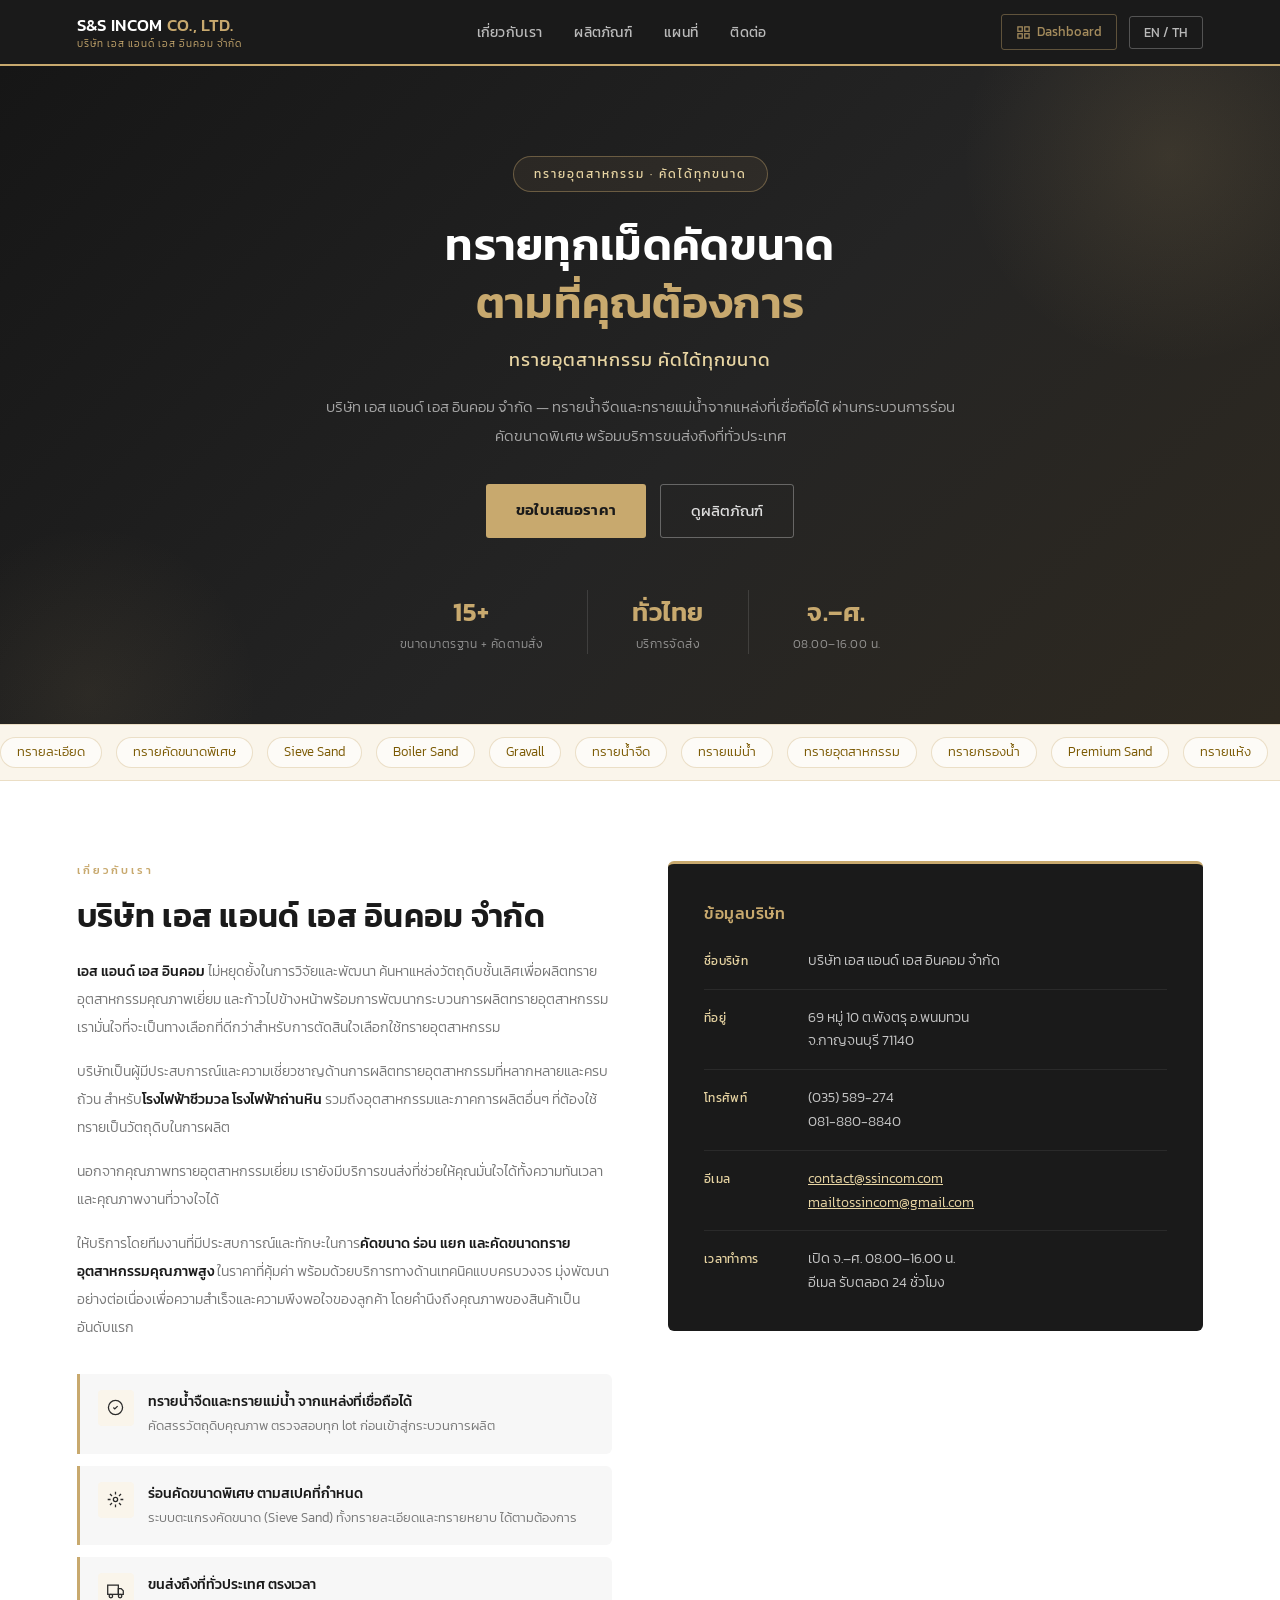
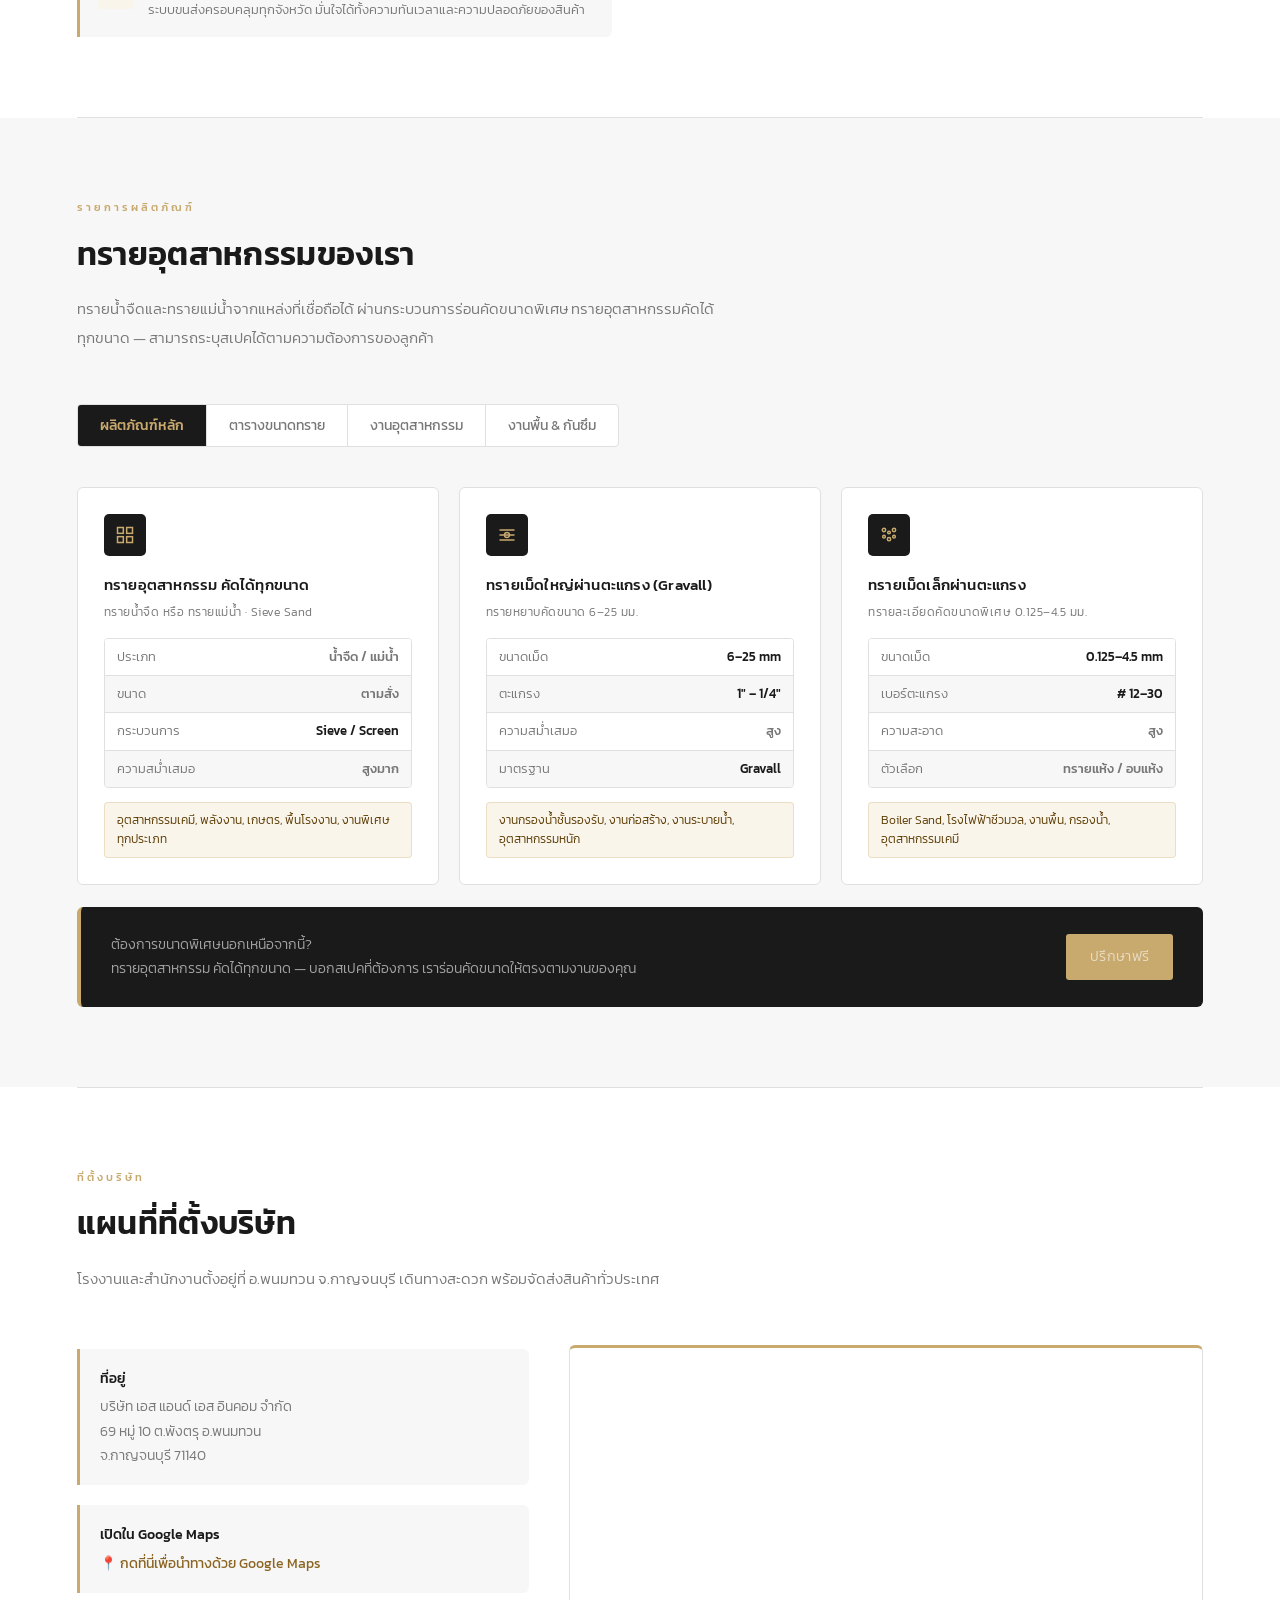
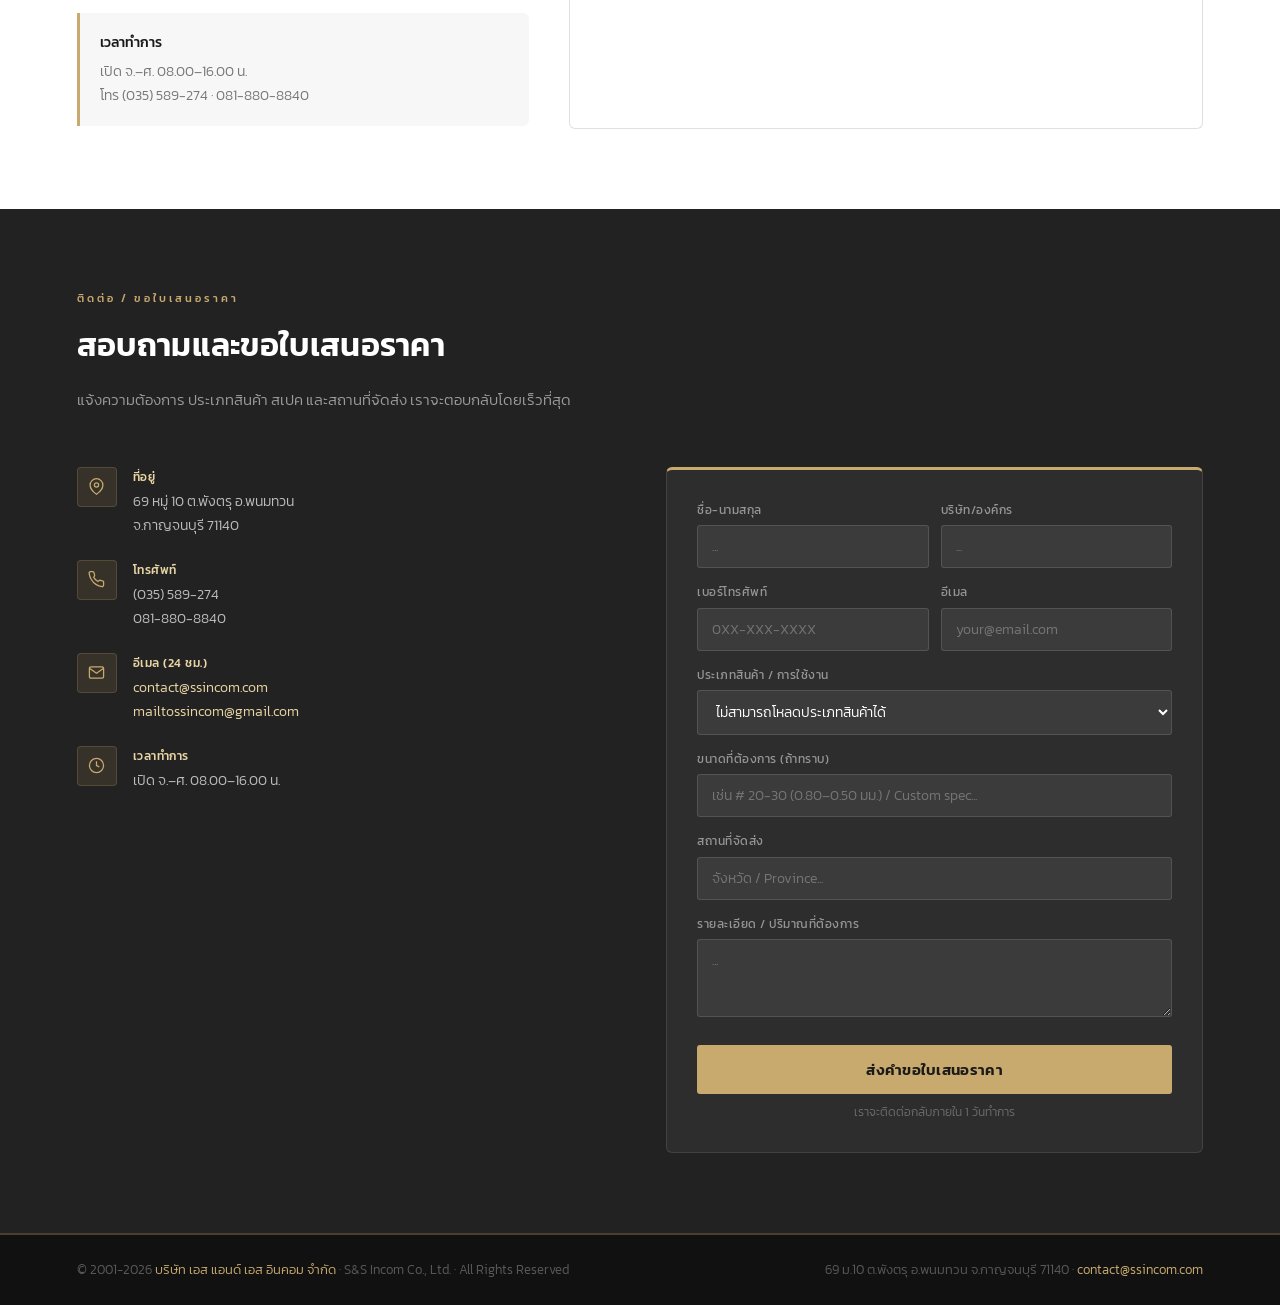
==== commit 67310447: "add dashboard to projects 20260614.1" ====
--- a/frontend/index.html
+++ b/frontend/index.html
@@ -27,6 +27,10 @@
     <li><a href="#contact"><span class="th-i">ติดต่อ</span><span class="en-i">Contact</span></a></li>
   </ul>
   <div class="nav-right">
+    <a href="/frontend/dashboard_sand.html" class="dashboard-btn">
+      <svg viewBox="0 0 24 24" width="15" height="15" fill="none" stroke="currentColor" stroke-width="2"><rect x="3" y="3" width="7" height="7"/><rect x="14" y="3" width="7" height="7"/><rect x="3" y="14" width="7" height="7"/><rect x="14" y="14" width="7" height="7"/></svg>
+      Dashboard
+    </a>
     <button class="lang-btn" id="lang-toggle" type="button">EN / TH</button>
   </div>
 </nav>
--- a/frontend/styles.css
+++ b/frontend/styles.css
@@ -29,6 +29,8 @@
 .nav-right{display:flex;align-items:center;gap:12px}
 .lang-btn{background:transparent;border:1px solid rgba(255,255,255,0.25);color:rgba(255,255,255,0.7);padding:6px 14px;border-radius:3px;cursor:pointer;font-size:13px;font-family:'Kanit',sans-serif;transition:all 0.2s}
 .lang-btn:hover{border-color:var(--gold);color:var(--gold)}
+.dashboard-btn{display:flex;align-items:center;gap:6px;background:transparent;border:1px solid rgba(200,169,110,0.4);color:rgba(200,169,110,0.8);padding:6px 14px;border-radius:3px;font-size:13px;font-family:'Kanit',sans-serif;text-decoration:none;transition:all 0.2s;white-space:nowrap}
+.dashboard-btn:hover{border-color:var(--gold);color:var(--gold);background:rgba(200,169,110,0.08)}
 
 /* HERO */
 .hero{background:linear-gradient(135deg,#161616 0%,#242424 55%,#2e2920 100%);color:white;padding:90px 6% 70px;position:relative;overflow:hidden;text-align:center}
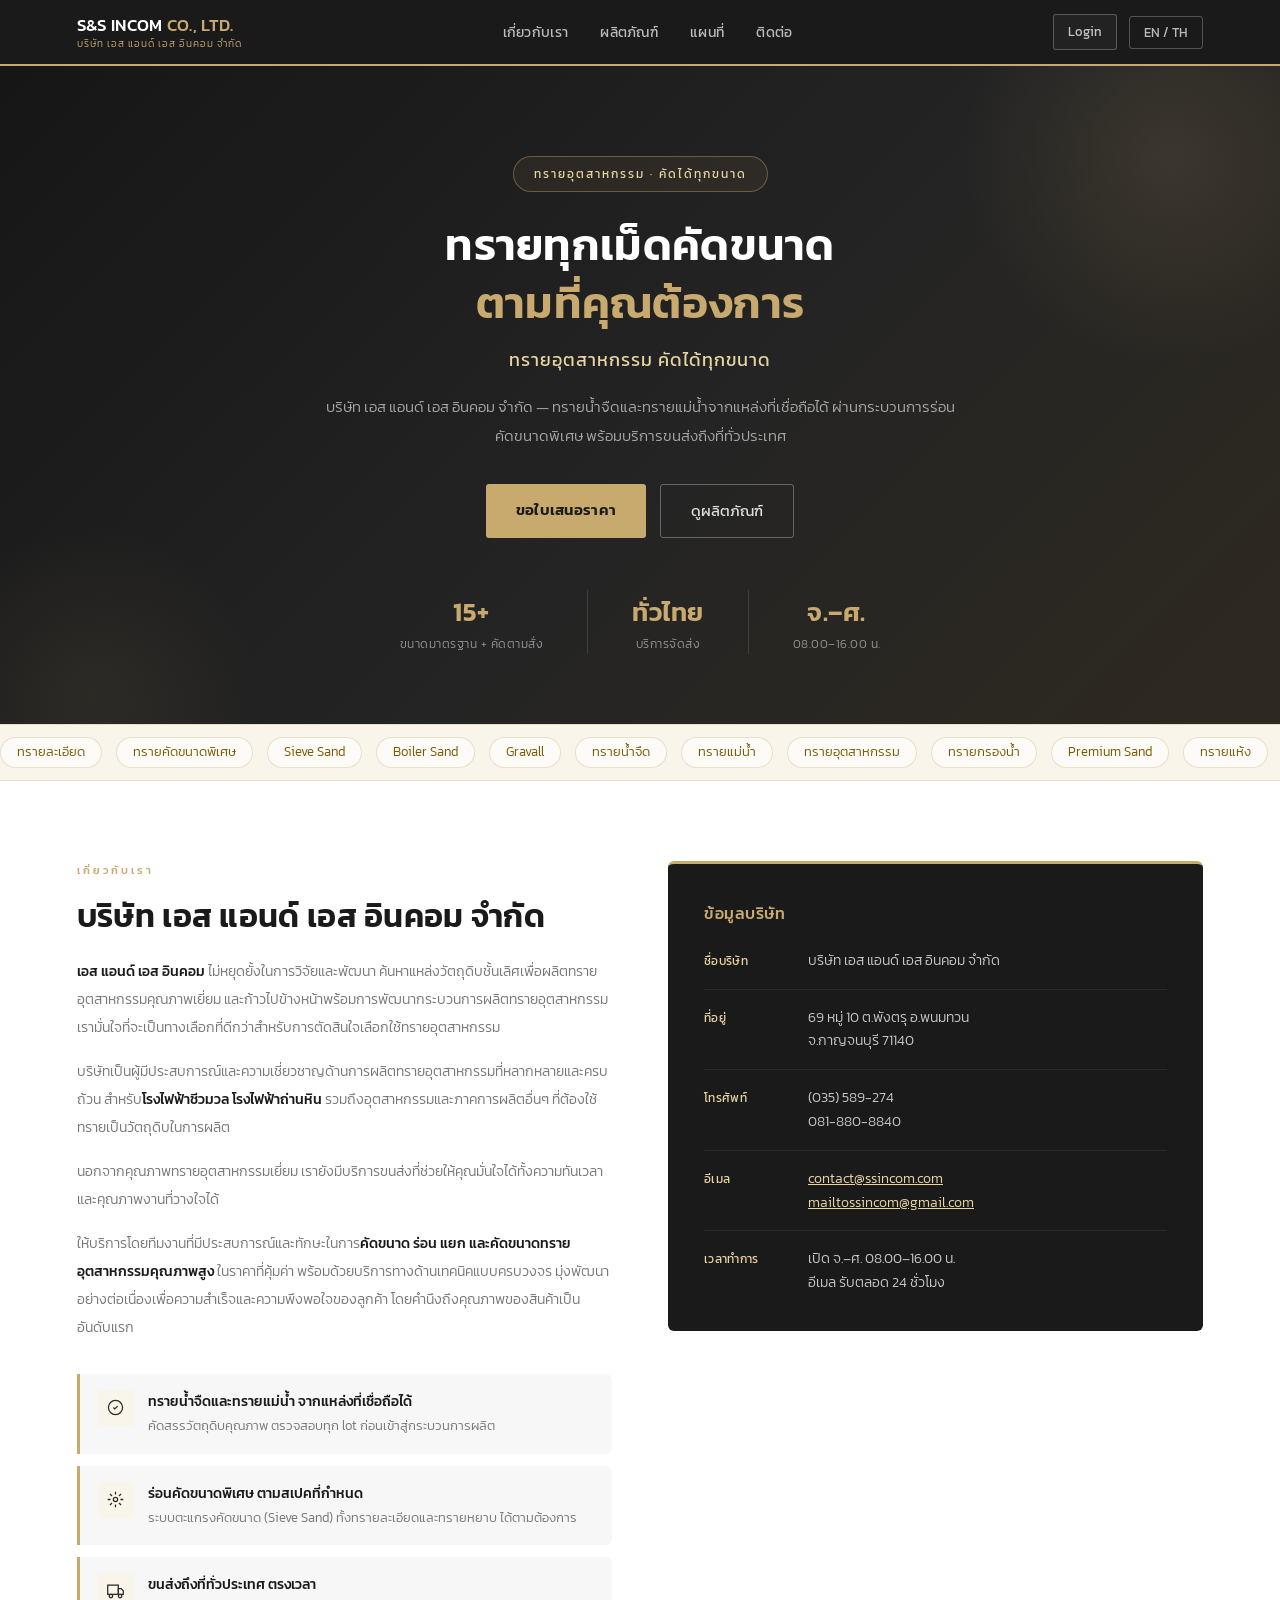
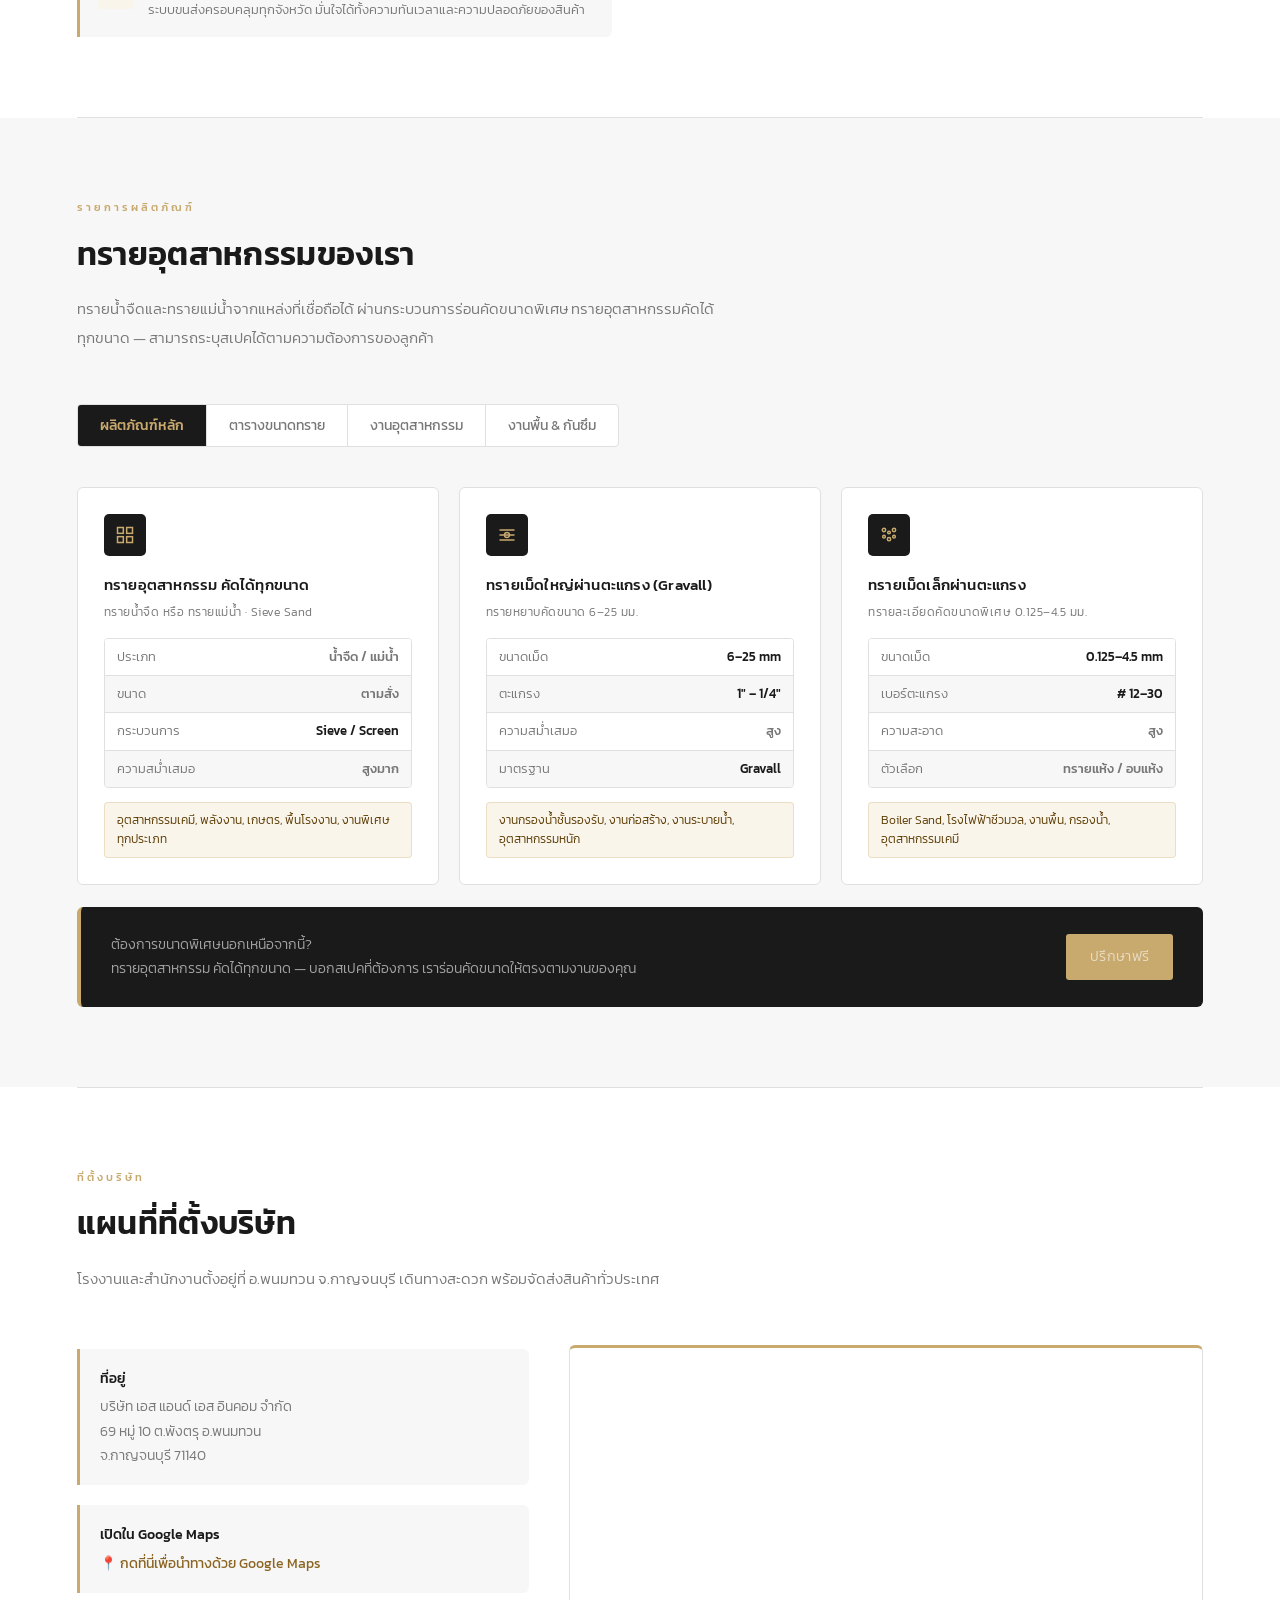
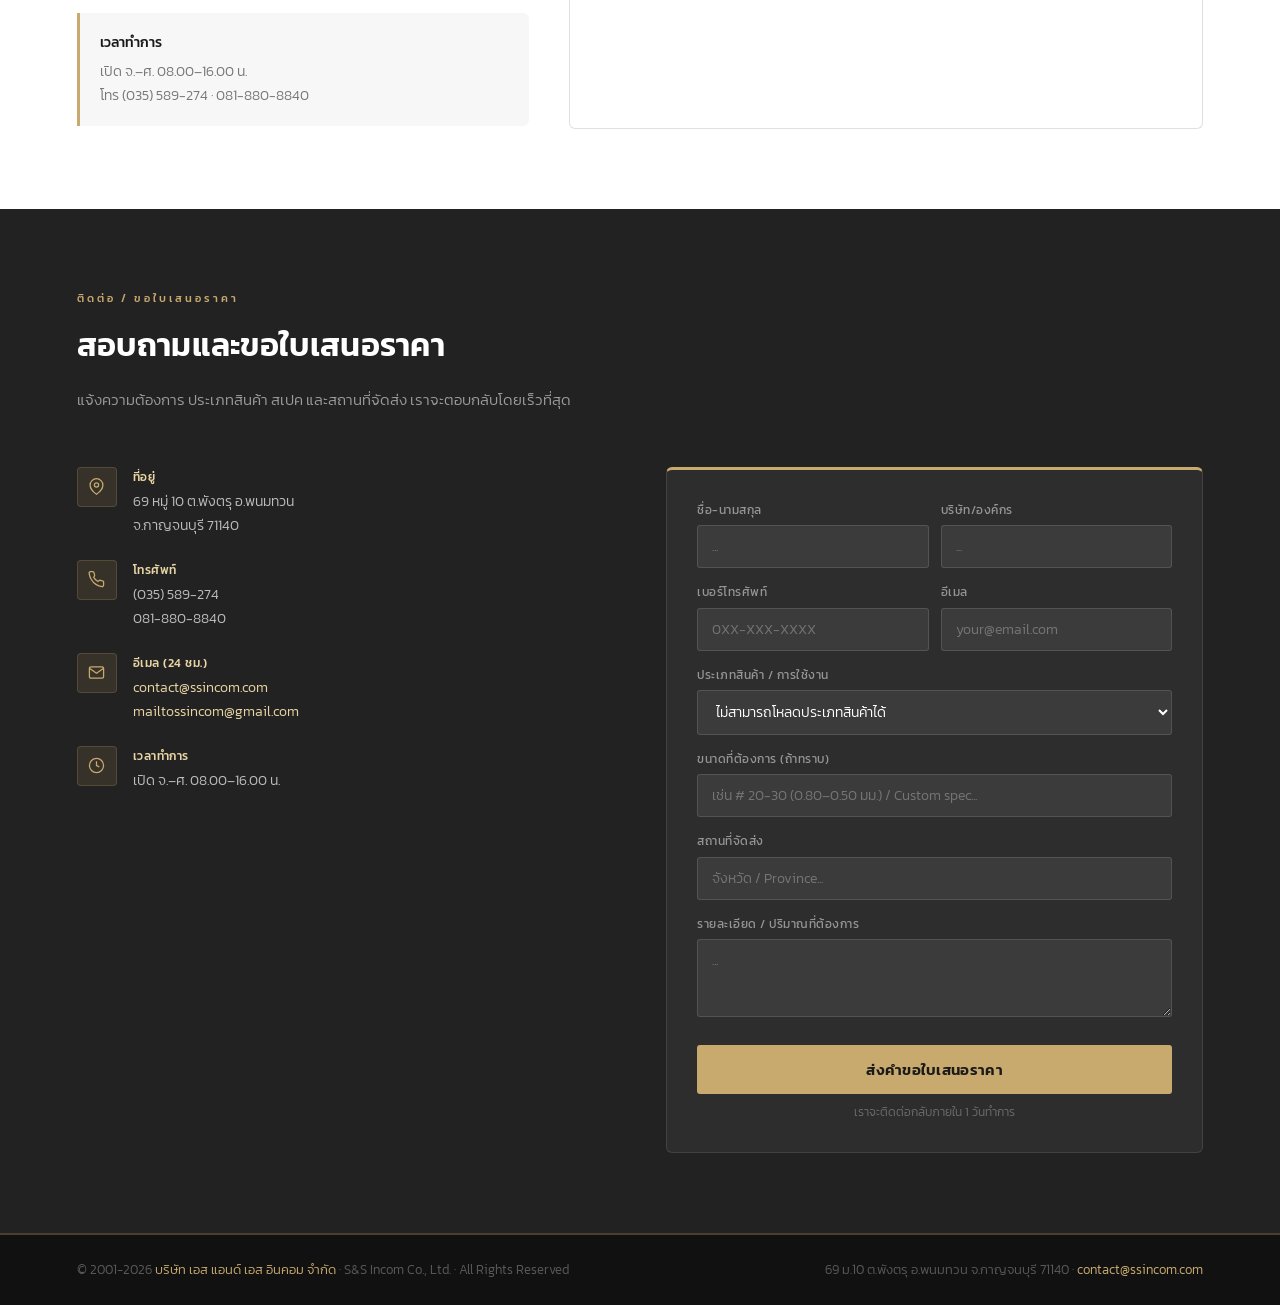
==== commit 2faa8d31: "edit data load dashboard to projects 20260614.3" ====
--- a/frontend/index.html
+++ b/frontend/index.html
@@ -27,10 +27,12 @@
     <li><a href="#contact"><span class="th-i">ติดต่อ</span><span class="en-i">Contact</span></a></li>
   </ul>
   <div class="nav-right">
-    <a href="/frontend/dashboard_sand.html" class="dashboard-btn">
+    <a href="/frontend/dashboard_sand.html" class="dashboard-btn" id="dashboard-link" hidden>
       <svg viewBox="0 0 24 24" width="15" height="15" fill="none" stroke="currentColor" stroke-width="2"><rect x="3" y="3" width="7" height="7"/><rect x="14" y="3" width="7" height="7"/><rect x="3" y="14" width="7" height="7"/><rect x="14" y="14" width="7" height="7"/></svg>
       Dashboard
     </a>
+    <a href="/login?next=/frontend/" class="login-btn" id="login-link">Login</a>
+    <a href="/logout?next=/frontend/" class="login-btn" id="logout-link" hidden>Logout</a>
     <button class="lang-btn" id="lang-toggle" type="button">EN / TH</button>
   </div>
 </nav>
--- a/frontend/styles.css
+++ b/frontend/styles.css
@@ -16,6 +16,7 @@
 }
 html{scroll-behavior:smooth}
 body{font-family:'Kanit',sans-serif;background:var(--bg);color:var(--text);font-size:15px;line-height:1.7;font-weight:400}
+[hidden]{display:none!important}
 
 /* NAV */
 nav{background:var(--primary-dark);padding:0 6%;display:flex;align-items:center;justify-content:space-between;height:66px;position:sticky;top:0;z-index:100;border-bottom:2px solid var(--gold)}
@@ -31,6 +32,8 @@
 .lang-btn:hover{border-color:var(--gold);color:var(--gold)}
 .dashboard-btn{display:flex;align-items:center;gap:6px;background:transparent;border:1px solid rgba(200,169,110,0.4);color:rgba(200,169,110,0.8);padding:6px 14px;border-radius:3px;font-size:13px;font-family:'Kanit',sans-serif;text-decoration:none;transition:all 0.2s;white-space:nowrap}
 .dashboard-btn:hover{border-color:var(--gold);color:var(--gold);background:rgba(200,169,110,0.08)}
+.login-btn{display:flex;align-items:center;gap:6px;background:rgba(255,255,255,0.04);border:1px solid rgba(255,255,255,0.25);color:rgba(255,255,255,0.72);padding:6px 14px;border-radius:3px;font-size:13px;font-family:'Kanit',sans-serif;text-decoration:none;transition:all 0.2s;white-space:nowrap}
+.login-btn:hover{border-color:var(--gold);color:var(--gold);background:rgba(200,169,110,0.08)}
 
 /* HERO */
 .hero{background:linear-gradient(135deg,#161616 0%,#242424 55%,#2e2920 100%);color:white;padding:90px 6% 70px;position:relative;overflow:hidden;text-align:center}
